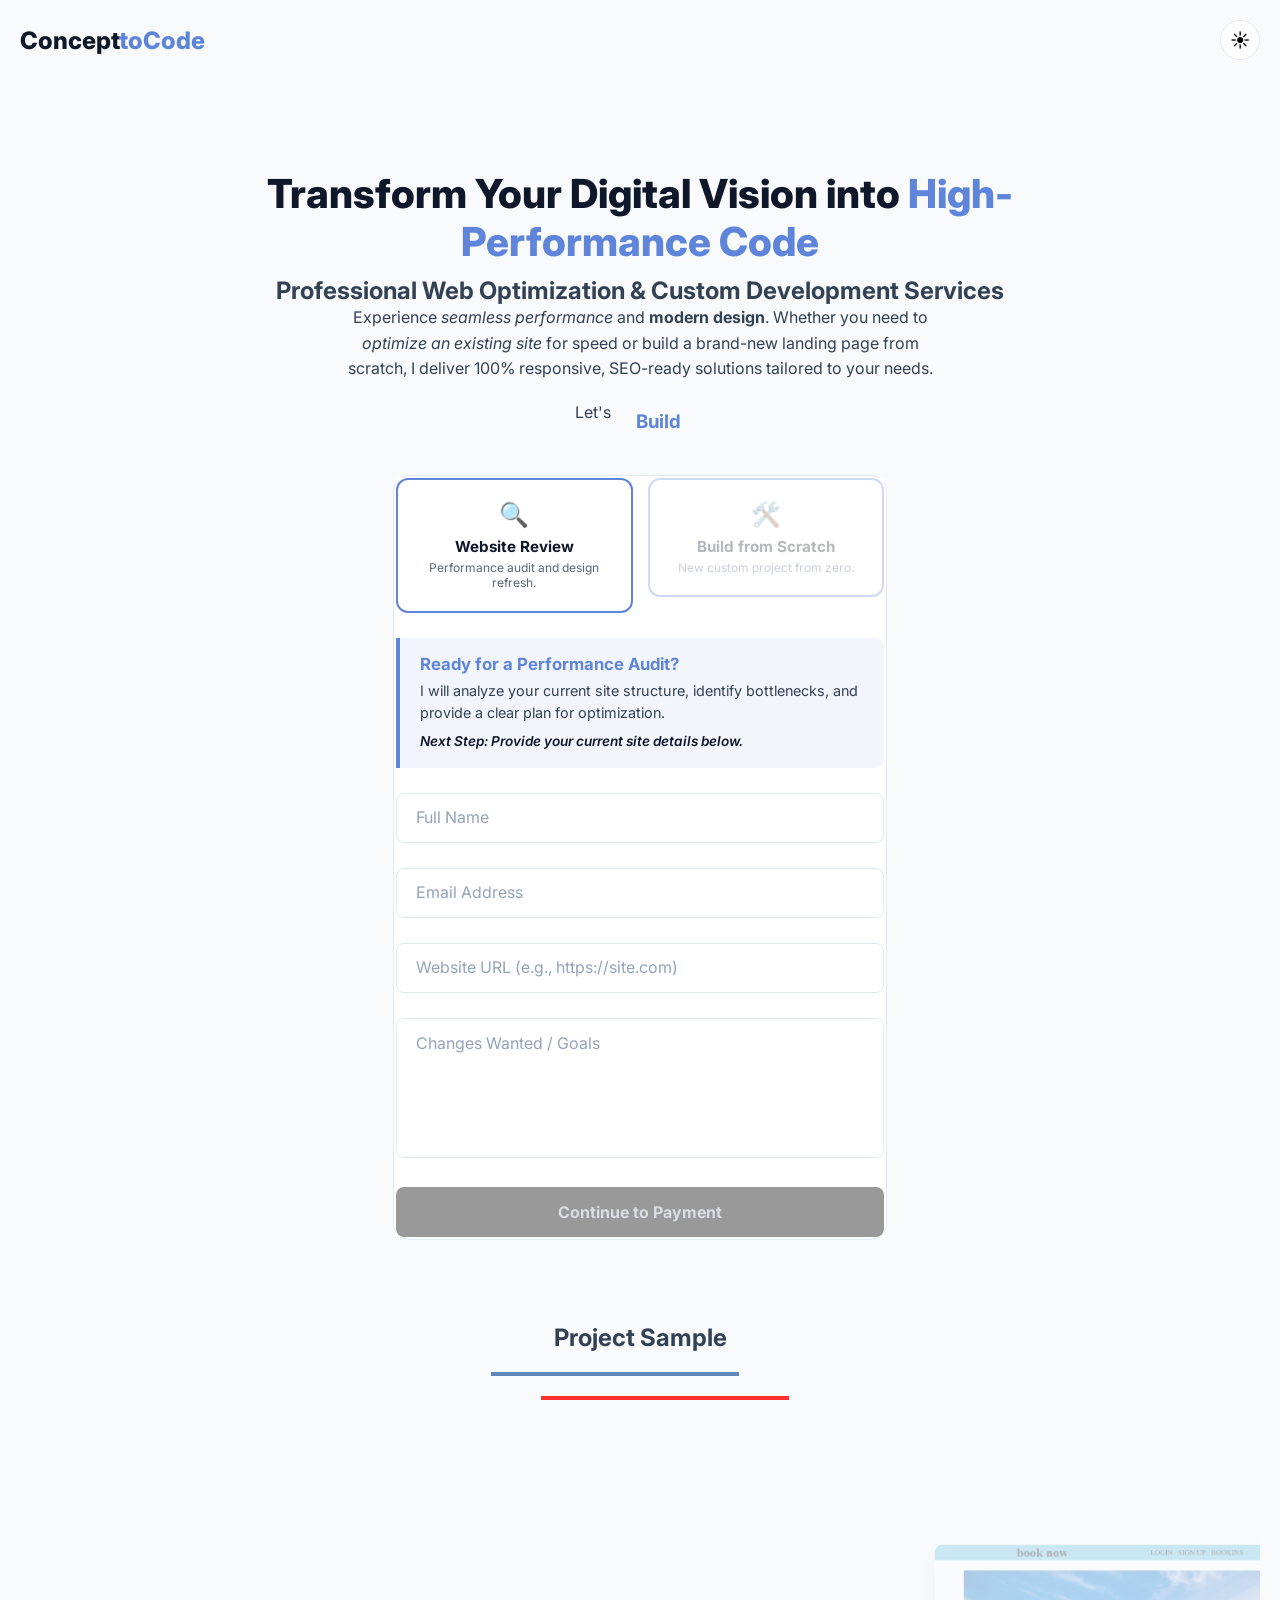
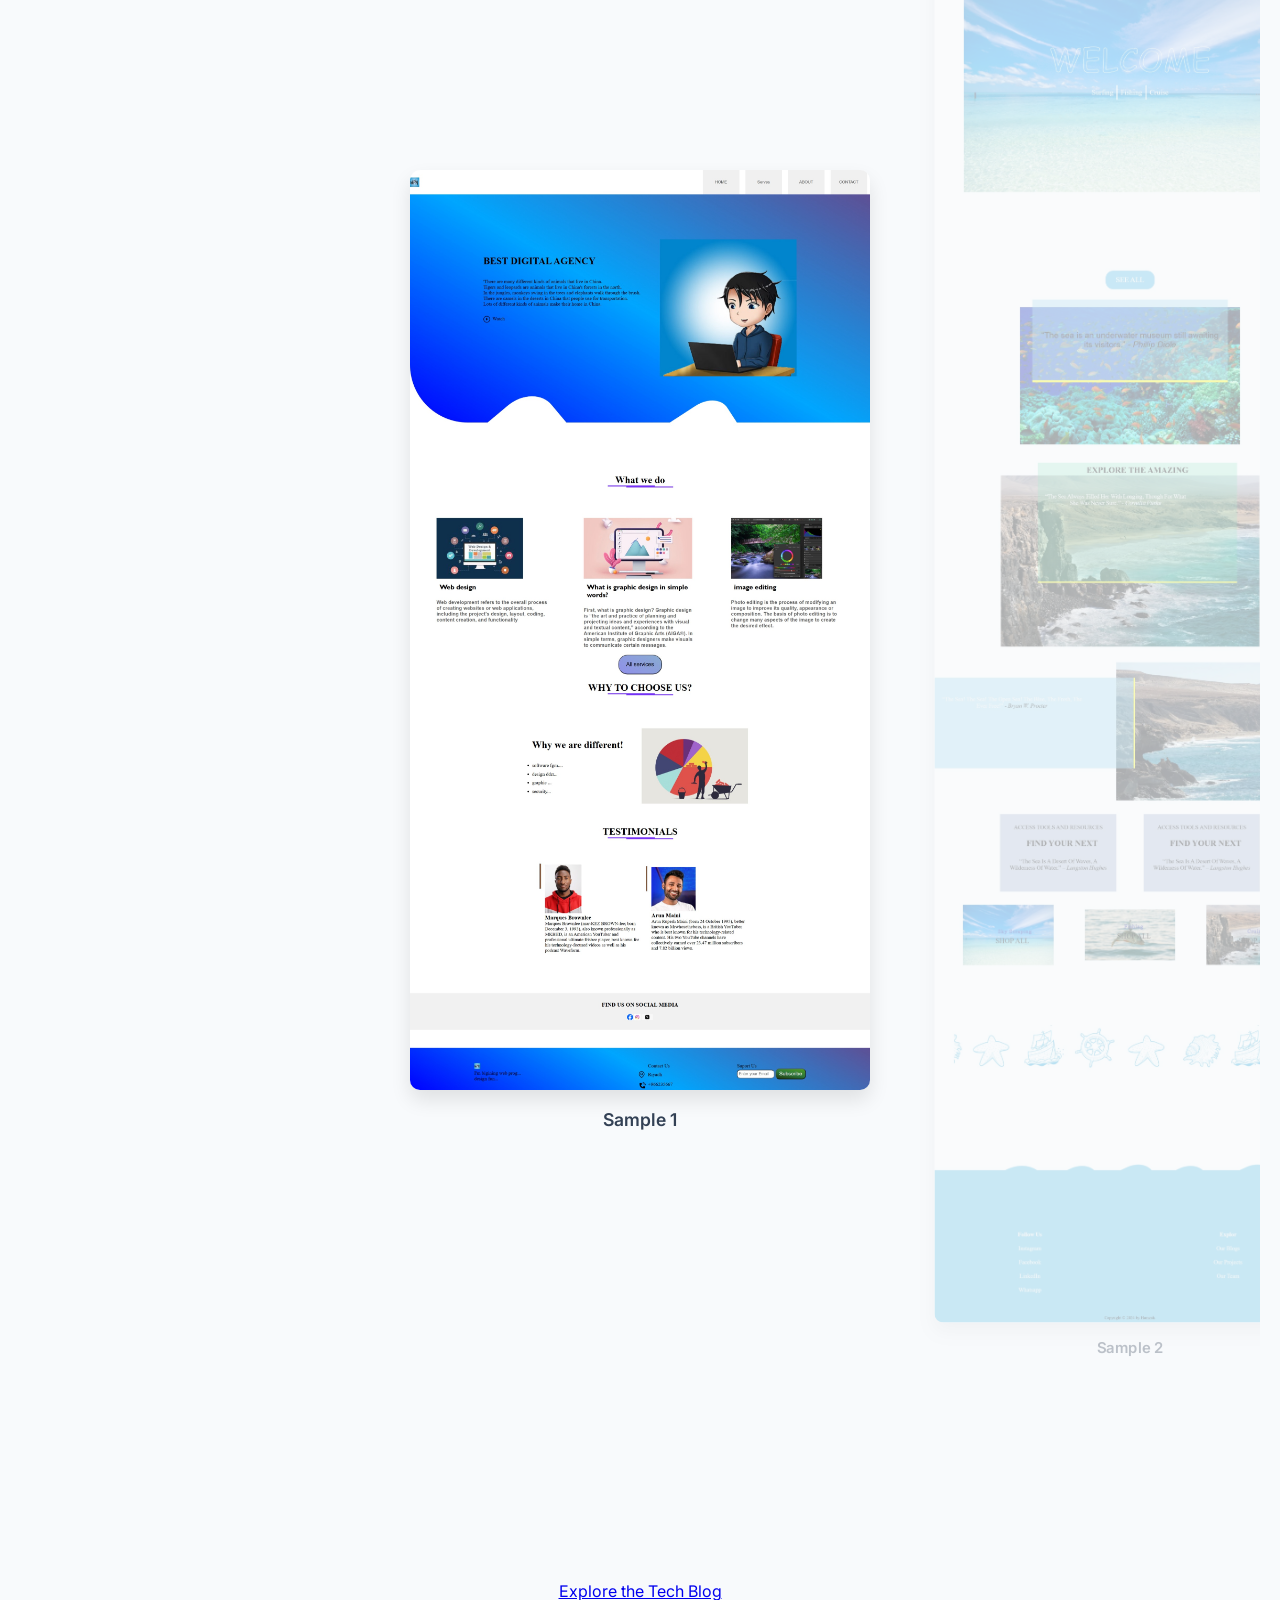
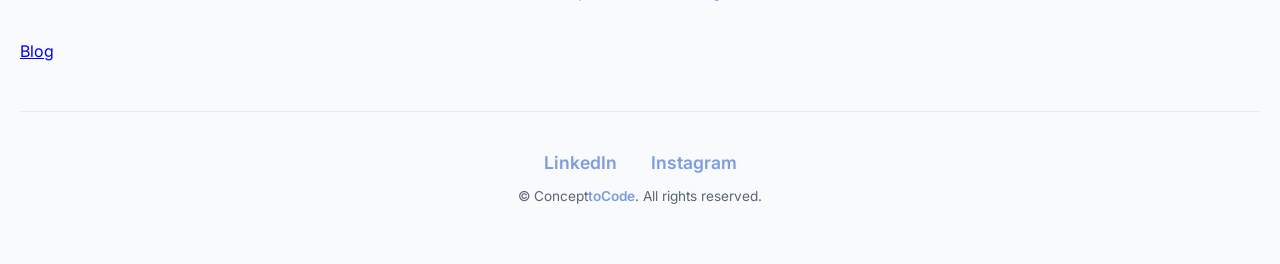
==== index.html @ 2f1409b3 "Update index.html different style for link" ====
<!DOCTYPE html>
<html lang="en">

<head>
    <meta charset="UTF-8">
    <meta name="viewport" content="width=device-width, initial-scale=1.0">
    <title>Concept to Code | Web Performance & Development</title>
    
    <meta name="description" content="Professional web optimization and development services. Improve your HTML, CSS, and WordPress site performance.">
    <link rel="canonical" href="https://concept-to-code.onrender.com/">
    <meta name="google-site-verification" content="UwuhJ7MIzwfPzLMjFxO9iUl059d6YnelJ4u1yzM6uP0" />

    <meta property="og:type" content="website">
    <meta property="og:url" content="https://ctocweb.com/">
    <meta property="og:title" content="Concept to Code | Web Performance & Development">
    <meta property="og:description" content="Expert web optimization and custom development services to boost your site speed and user experience.">
    <meta property="og:image" content="https://ctocweb.com/tab-icon.png">
    
    <link rel="icon" type="image/png" href="tab-icon.png">
    <link rel="apple-touch-icon" href="tab-icon.png">
    <link href="https://fonts.googleapis.com/css2?family=Inter:wght@400;600;800&family=IBM+Plex+Sans+Arabic:wght@400;600;700&display=swap" rel="stylesheet">
    
    <link rel="stylesheet" href="styles.css">
    <script src="script.js" defer></script>
</head>
<body>

<nav>
    <div class="logo">Concept<span>toCode</span></div>
    
    <div class="nav-right">
        <div class="theme" id="theme-track-container">
            <button id="theme-icon-btn">☀️</button>
        </div>
    </div>
</nav>

<header class="welcome-section">
    <p class="abt" lang="ar" dir="rtl">بِسْمِ اللهِ الرَّحْمٰنِ الرَّحِيْمِ</h2>
    <h1>Transform Your Digital Vision into <span>High-Performance Code</span></h1>
    <h2>Professional Web Optimization & Custom Development Services</h2>
    <p>
        Experience <i>seamless performance</i> and <b>modern design</b>. Whether you need to <em>optimize an existing site</em> for speed or build a brand-new landing page from scratch, I deliver 100% responsive, SEO-ready solutions tailored to your needs. <br>
    </p>
    <span class="ss">Let's
        <span class="alter">
            <h3>build</h3>
            <h3>create</h3>
            <h3>innovate</h3>
        </span>
    </span>
</header>

<div class="form-wrapper">
    <div class="effect"></div>
<section class="form-container">
    <form id="mainForm" action="https://api.web3forms.com/submit" method="POST">
    <input type="hidden" name="access_key" value="347c16f5-f06c-457a-ad36-ebbf8584022c">

    <div id="step-1">
        <div id="phase-1-content">
            
            <div class="project-type-selection">
                <label class="type-card">
                    <input type="radio" name="projectType" value="review" checked onchange="togglePhase1Fields()">
                    <div class="card-content">
                         <span class="icon">🔍</span>
                        <h3>Website Review</h3> 
                        <p>Performance audit and design refresh.</p>
                    </div>
                </label>
                <label class="type-card">
                    <input type="radio" name="projectType" value="scratch" onchange="togglePhase1Fields()">
                    <div class="card-content">
                        <span class="icon">🛠️</span>
                        <h3>Build from Scratch</h3>
                        <p>New custom project from zero.</p>
                    </div>
                </label>
            </div>

            <div id="selection-message-container" class="selection-message hidden">
                <h4 id="selection-header"></h4>
                <p id="selection-body"></p>
                <p class="selection-cta" id="selection-cta"></p>
            </div>

            <div class="input-group">
                <input type="text" id="client-name" name="Client Name" class="input-field" placeholder=" " required oninput="validatePhase1()">
                <label>Full Name</label>
            </div>

            <div class="input-group">
                <input type="email" id="client-email" name="Email" class="input-field" placeholder=" " required oninput="validatePhase1()">
                <label>Email Address</label>
                <div class="email-btn-container">
                    <button type="button" class="quick-email-btn" onclick="appendEmailDomain('@gmail.com')">@gmail.com</button>
                    <button type="button" class="quick-email-btn" onclick="appendEmailDomain('@')">@</button>
                    <button type="button" class="quick-email-btn" onclick="appendEmailDomain('.com')">.com</button>
                </div>
            </div>

            <div id="fields-review">
                <div class="input-group">
                    <input type="url" id="current-url" name="Current_Website" class="input-field" placeholder=" " oninput="validatePhase1()">
                    <label>Website URL (e.g., https://site.com)</label>
                </div> 
                <div class="input-group">
                    <textarea id="changes-wanted" name="Changes_Wanted" class="input-field" placeholder=" " oninput="validatePhase1()"></textarea>
                    <label>Changes Wanted / Goals</label>
                </div>
            </div>

            <div id="fields-scratch" class="hidden">
                <div class="input-group">
                    <textarea id="project-details" name="Project_Details" class="input-field" placeholder=" " oninput="validatePhase1()"></textarea>
                    <label>Project Details / Industry</label>
                </div>
                <p class="text">
                    *Custom development pricing plans will be shown on the next step.
                </p>
            </div>

            <div id="next-btn-container" style="display: flex; justify-content: center; margin-top: 10px;">
                <button type="button" id="next-btn" class="btn-main" disabled onclick="expandForm()">
                    Continue to Payment
                </button>
            </div>

        </div> 
    </div>
    
    <div id="step-2" class="hidden">
        <div class="payment-tabs">
            <div id="tab-paypal" class="pay-tab active" onclick="switchPaymentMethod('paypal')">PayPal (Global)</div>
            <div id="tab-upi" class="pay-tab" onclick="switchPaymentMethod('upi')">UPI (India Only)</div>
        </div>

        <div class="input-group">
            <input type="text" id="discount-code" name="Discount_Code" class="input-field" placeholder=" " oninput="applyDiscount()">
            <label>Discount Code (Optional)</label>
        </div>

        <div id="flow-paypal">
            <div class="price-display">
                <span class="final-price" id="final-price-pp">$0</span>
            </div>
            <div class="input-group">
                <select id="package-paypal" name="Selected_Package_USD" class="input-field" onchange="applyDiscount(); validatePayPal();">
                    <option value="" disabled selected>Select Package</option>
                    <option value="45-html">HTML & CSS Speed Audit</option>
                    <option value="25-wp">WordPress Speed Audit</option>
					<option value="100">P2P Developer Review</option>
                </select>
                <label>Select Package</label>
            </div>
            <div id="improve-message-pp" class="improvement-text"></div>
            <button type="button" id="paypal-submit" class="btn-main paypal-yellow" disabled onclick="payWithPayPal()">Pay with PayPal</button>
        </div>

        <div id="flow-upi" class="hidden">
            <div class="price-display">
                <span class="final-price" id="final-price-upi">₹0</span>
            </div>
            <div class="input-group">
                <select id="package-upi" name="Selected_Package_INR" class="input-field" onchange="applyDiscount(); validateUPI();">
                    <option value="" disabled selected>Select Package</option>
                    <option value="2000-html">HTML & CSS Speed Audit (₹2000)</option>
                    <option value="2000-wp">WordPress Speed Audit (₹2000)</option>
                    <option value="8000">P2P Developer Review <!--(₹8000)--></option>
                </select>
                <label>Select Package</label>
            </div>
            <div id="improve-message" class="improvement-text"></div>
            
            <div class="qr-container">
                <div class="qr-frame">
                    <img src="googlepay_qr.png" alt="UPI QR Code" id="display-qr">
                </div>
                <p class="qr-text" style="text-align: center; margin-bottom: 10px; font-weight: 600;">Scan to pay with any UPI App</p>
                <div class="upi-copy-container" onclick="copyUPI()">
                    <span id="upi-id">hkamili97@okhdfcbank</span>
                    <span class="copy-hint">Copy ID</span>
                </div>
            </div>

            <div class="input-group">
                <input type="number" id="ref-number" name="UPI_Ref" class="input-field" placeholder=" " oninput="validateUPI()">
                <label>12-digit Transaction Ref Number</label>
            </div>
      
            <div style="padding: 15px; background: rgba(95, 133, 219, 0.1); border-radius: 8px; margin-bottom: 20px;">
                <p style="font-size: 0.85rem; color: var(--text);">
                    <strong style="color: var(--primary);">Note:</strong> Please enter the 12-digit reference number from your bank app to enable the confirmation button.
                </p>
            </div>
            
            <button type="button" id="upi-submit" class="btn-main" disabled onclick="submitFinalForm()">Confirm Payment</button>
        </div> 
        
        <button type="button" class="btn-cancel" onclick="cancelCheckout()">✖ Edit Project Details</button>
</div>
    </div>
</form>
</div>

<section class="portfolio" id="portfolio-container">
    <h1>Project Sample</h1>
    <hr style="border: 2px solid #5F85bd; width: 20%; margin-left: 38%">
	<hr style="border: 2px solid #ff3030; width: 20%; margin-top: 20px;  margin-left: 42%; margin-bottom: 20px;">
    <div class="slider-track" id="slider-track">
        <div class="pcard">
            <img src="sample 1.jpeg" alt="Website 1">
            <p>Sample 1</p>
        </div>

        <div class="pcard">
            <img src="sample 2.jpeg" alt="Website 2">
            <p>Sample 2</p>
        </div>
    </div>
</section>
</div>

<section style="text-align: center; margin: 40px 0;">
    <a href="techblog.html" class="blog-button">Explore the Tech Blog</a>
</section>

<section>
<a href="techblog"<h2>Blog
</h2></a>
</section>

<footer>
    <div style="margin-bottom: 15px;">
        <a href="https://www.linkedin.com/in/hamzah-kamili-44a550247" target="_blank" rel="noopener noreferrer" style="color: var(--primary); text-decoration: none; font-weight: 600; margin: 0 15px; font-size: 1.1rem;">LinkedIn</a>
        
        <a href="https://www.instagram.com/design_web.hk" target="_blank" rel="noopener noreferrer" style="color: var(--primary); text-decoration: none; font-weight: 600; margin: 0 15px; font-size: 1.1rem;">Instagram</a>
    </div>
    
    <p>&copy; <span id="year"></span> Concept<span>toCode</span>. All rights reserved.</p>
</footer>

</body>
</html>
---- styles.css ----
/* --- 1. CSS VARIABLES & RESET --- */
* { 
    margin: 0; 
    padding: 0; 
    box-sizing: border-box; 
    font-family: 'Inter', 'IBM Plex Sans Arabic', sans-serif; 
}

@font-face{
  font-family: montserret;
  src: url("https://fonts.shopifycdn.com/montserrat/montserrat_n4.1d581f6d4bf1a97f4cbc0b88b933bc136d38d178.woff2?h1=cmFjaGVscGFyY2VsbC5jb20&h2=dnNycGMuYWNjb3VudC5teXNob3BpZnkuY29t&hmac=7cc46c8ee6adbe5ee5f4787bd9cc1b1abf4cb460bddd7af35b91729c5c37bbf4") format("woff2"),
       url("https://fonts.shopifycdn.com/montserrat/montserrat_n4.cfce41a967758ce5a9b7d48daeb5b028fd977a9b.woff?h1=cmFjaGVscGFyY2VsbC5jb20&h2=dnNycGMuYWNjb3VudC5teXNob3BpZnkuY29t&hmac=55c403500f19975b0da570d286a8a23b83d0d4bed9b4a87359d7c6716edd7743") format("woff");
  src: url("https://www.cdnfonts.com/audrey.font");

}
:root {font-weight: 400;
  font-style: normal;
  font-display: swap;
  src: url("https://fonts.shopifycdn.com/montserrat/montserrat_n4.1d581f6d4bf1a97f4cbc0b88b933bc136d38d178.woff2?h1=cmFjaGVscGFyY2VsbC5jb20&h2=dnNycGMuYWNjb3VudC5teXNob3BpZnkuY29t&hmac=7cc46c8ee6adbe5ee5f4787bd9cc1b1abf4cb460bddd7af35b91729c5c37bbf4") format("woff2"),
       url("https://fonts.shopifycdn.com/montserrat/montserrat_n4.cfce41a967758ce5a9b7d48daeb5b028fd977a9b.woff?h1=cmFjaGVscGFyY2VsbC5jb20&h2=dnNycGMuYWNjb3VudC5teXNob3BpZnkuY29t&hmac=55c403500f19975b0da570d286a8a23b83d0d4bed9b4a87359d7c6716edd7743") format("woff");
  src: url("https://www.cdnfonts.com/audrey.font");
}

::selection {
    background: #90b8f8; /* Kept your primary selection color */
    color: #0f172a;
}

:root {
    --bg: #f8fafc;
    --card-bg: #ffffff;
    --text: #334155;
    --heading: #0f172a;
    --primary: #5f85db;
    --border: #e2e8f0;
    --input-bg: #ffffff;
}

.dark-mode {
    --bg: #1a1c1e;
    --card-bg: #26282b;
    --text: #cbd5e1;
    --heading: #ffffff;
    --primary: #90b8f8;
    --border: #3f444d;
    --input-bg: #1e2023; 
}

body {
    background-color: var(--bg);
    color: var(--text);
    transition: background 0.3s ease;
    display: flex;
    flex-direction: column;
    padding: 20px;
    min-height: 100vh;
}

/* --- 2. NAVIGATION --- */
nav { 
    width: 100%; 
    display: flex; 
    justify-content: space-between; 
    align-items: center; 
    margin-bottom: 40px; 
}

.logo { 
    font-weight: 800; 
    font-size: 1.5rem; 
    color: var(--heading); 
}

.logo span { 
    color: var(--primary); 
}

.theme button { 
    background: var(--card-bg); 
    border: 1px solid var(--border); 
    border-radius: 50%; 
    width: 40px; 
    height: 40px; 
    cursor: pointer; 
    font-size: 1.2rem; 
    display: flex; 
    align-items: center; 
    justify-content: center; 
    transition: all 0.2s ease;
}

.welcome-section {
    max-width: 800px;
    margin: 40px auto 20px;
    padding: 0 20px;
    text-align: center;
}

.welcome-section h1 {
    font-size: 2.5rem;
    font-weight: 800;
    color: var(--heading);
    margin-bottom: 10px;
    margin-top: 30px;
    line-height: 1.2;
}

.welcome-section h1 span {
    color: var(--primary);
}

.welcome-section .abt {
    display: none;
    font-size: 48px;
    font-weight: 700;
    color: var(--text);
    margin-bottom: 20px;
    opacity: 0.9;
}

@Media (max-width: 600px) {
.welcome-section .abt { font-size: 30px}

}
.welcome-section p {
    font-size: 1rem;
    line-height: 1.6;
    color: var(--text);
    max-width: 600px;
    margin: 0 auto;
}

.ss {
    height: 30px;
    display: flex;
    justify-content: center;
    margin: 20px auto;
    overflow: hidden;
}

.ss span h3 {
    color: var(--primary);
    padding: 3px;
}
.ss > .alter {
    text-transform: capitalize
    ;
    padding: 5px;
    animation: alter 6s infinite;
}


@keyframes alter { 
    0%   { transform: translateY(-10px);}
    16.67% { transform: translateY(-10px);/* Frame 1 */ }
    33.33% { transform: translateY(-10px);/* Frame 2 */ }
    50%    { transform: translateY(-37px);/* Frame 3 */ }
    66.67% { transform: translateY(-37px);/* Frame 4 */ }
    83.33% { transform: translateY(-70px);/* Frame 5 */ }
    93.33% { transform: translateY(-70px);/* Frame 5 */ }
    100%   { transform: translateY(-10px);/* Final state */ }
}

@Media (max-width: 600px) {
    .welcome-section h1 { font-size: 1.8rem; }
    .welcome-section h2 { font-size: 1rem; }
}

.effect { 
    position: absolute;
    top: 50%;
    left: 50%;
    width: 2000px;  /* Made huge to cover the expanding height of Step 2 */
    height: 2000px; /* Made huge to cover the corners */
    transform-origin: center; 
    /* Adjust the gradient colors to your liking */
    background: conic-gradient(from 0deg, transparent 70%, var(--primary) 100%);
    z-index: -1;
    animation: rotate 4s linear infinite;
    pointer-events: none;
    margin-top: -1000px; /* Half of height to center perfectly */
    margin-left: -1000px; /* Half of width to center perfectly */
    display: none;
}

@keyframes rotate {
    from { transform: rotate(0deg); }
    to { transform: rotate(360deg); }
}

/* --- 3. BACKGROUND EFFECTS --- */
.form-wrapper { 
    position: relative; 
    width: 100%; 
    max-width: 500px; 
    margin: 0 auto; 
    padding: 3px; 
    overflow: hidden; 
}


#step-1 {
    background-color: var(--card-bg);
}
/*.effect { 
    position: absolute;
    top: 50%;
    left: 50%;
    width: 32px; 
    height: 1000px; 
    transform-origin: center; 
    background: linear-gradient(rgba(95, 142, 225, 0.8) 32%, red 70%);
    z-index: -1;
    animation: rotate 5s linear infinite;
    pointer-events: none;
}

/* Ensure Step 2 inputs look white/active when visible */
#step-2 input, 
#step-2 select {
    background-color: var(--card-bg) !important;
    border-color: var(--border) !important;
}

/* Optional: Add a subtle glow to show Step 2 is active */
#step-2 {
    border: 1px solid var(--primary);
    box-shadow: 0 0 15px rgba(95, 133, 219, 0.1);
    border-radius: 12px;
    padding: 20px;
    margin-top: 20px;
}

@keyframes rotate {
    from { transform: translate(-50%, -50%) rotate(0deg); }
    to { transform: translate(-50%, -50%) rotate(360deg); }
}

/* --- 4. FORM CONTAINER --- */
.form-container {
    background-color: var(--card-bg); 
    padding: 2px;
    border-radius: 16px;
    border: 1px solid var(--border);
    position: relative;
    margin: 0 auto;
    z-index: 1;
}

.form{
    background-color: white;
}

.form-wrapper {
    height: fit-content;
}
/* --- 5. PROJECT SELECTION CARDS --- */
.project-type-selection { 
    display: grid; 
    grid-template-columns: 1fr 1fr; 
    gap: 15px; 
    margin-bottom: 25px; 
}

/* Styling for cards that are NOT selected */
.type-card input:not(:checked) + .card-content {
    background: var(--input-bg);
    border-color: var(--border);
    opacity: 0.3; /* Optional: makes inactive cards look 'faded' */
    transform: scale(1);
    box-shadow: none;
}

.type-card input[value="scratch"] + .card-content{
    border: var(--primary) 2px solid;
}

.type-card input[value="review"] + .card-content{
    border: var(--primary) 2px solid;

}

.type-card { cursor: pointer; }
.type-card input { display: none; }

.card-content { 
    background: var(--input-bg);
    padding: 20px 15px; 
    margin: auto;
    border: 2px solid var(--border); 
    border-radius: 12px; 
    text-align: center; 
    transition: all 0.2s ease; 
}

.card-content .icon { font-size: 1.5rem; display: block; margin-bottom: 8px; }
.card-content h3 { font-size: 0.95rem; color: var(--heading); margin-bottom: 4px; }
.card-content p { font-size: 0.75rem; opacity: 0.8; line-height: 1.3; }

/* --- 6. FLOATING LABELS & INPUTS --- */
.input-group { 
    position: relative; 
    margin-bottom: 25px; 
}

.input-field { 
    width: 100%; 
    padding: 14px 15px; 
    background: var(--input-bg); 
    border: 1px solid var(--border); 
    border-radius: 8px; 
    color: var(--heading); 
    outline: none; 
    font-size: 1rem; 
    transition: all 0.3s ease; 
}

.input-field:focus { 
    border-color: var(--primary); 
}

/* Remove Number Input Spinners */
input::-webkit-outer-spin-button,
input::-webkit-inner-spin-button {
    -webkit-appearance: none;
    margin: 0;
}
input[type=number] {
    -moz-appearance: textfield;
}

/* Base label state perfectly centered */
.input-group label { 
    position: absolute; 
    left: 15px; 
    top: 24px; 
    transform: translateY(-50%); 
    color: #94a3b8; 
    pointer-events: none; 
    transition: all 0.2s ease; 
    background: var(--input-bg); 
    padding: 0 5px; 
    font-size: 1rem;
}

/* Floating label active state */
.input-field:focus + label, 
.input-field:not(:placeholder-shown) + label { 
    top: 0 !important; 
    font-size: 0.75rem; 
    color: var(--primary); 
    font-weight: 700; 
    transform: translateY(-50%);
}

/* Textarea specifics */
textarea.input-field { 
    min-height: 140px; 
    padding-top: 18px; 
    resize: none; 
}

textarea.input-field + label {
    top: 25px; 
}

textarea.input-field:focus + label, 
textarea.input-field:not(:placeholder-shown) + label {
    top: 0 !important;
}

/* Quick Email Buttons */
.email-btn-container {
    display: none;
    gap: 8px;
    margin-top: 8px; 
}

.quick-email-btn {
    background: var(--card-bg);
    border: 1px solid var(--border);
    color: var(--text);
    padding: 6px 12px;
    border-radius: 6px;
    font-size: 0.75rem;
    font-weight: 600;
    cursor: pointer;
    transition: all 0.2s ease;
}

.quick-email-btn:hover {
    background: rgba(144, 184, 248, 0.1);
    border-color: var(--primary);
    color: var(--primary);
}

/* --- 7. BUTTONS --- */
.btn-main { 
    width: 100%; 
    padding: 15px; 
    background: var(--primary); 
    color: #fff; 
    border: none; 
    border-radius: 8px; 
    font-weight: 700; 
    cursor: pointer; 
    font-size: 1rem;
    transition: all 0.2s ease;
}

.btn-main:hover { opacity: 0.9; transform: translateY(-1px); }

.btn-cancel { 
    background: none; 
    border: none; 
    color: var(--text); 
    width: 100%; 
    margin-top: 15px; 
    cursor: pointer; 
    font-size: 0.9rem; 
    opacity: 0.7;
    display: none !important;
}

.hidden { display: none !important; }

.disabled-btn {
    opacity: 0.5;
    cursor: not-allowed;
    filter: grayscale(1);
}

/* --- 8. PAYMENT & PREVIEW SECTION --- */
#payment-section {
    animation: expandFade 0.4s ease-out forwards;
    border-top: 1px solid var(--border);
    margin-top: 25px;
    padding-top: 25px;
}

@keyframes expandFade {
    from { opacity: 0; transform: translateY(-10px); }
    to { opacity: 1; transform: translateY(0); }
}

.price-display {
    text-align: center;
    margin-bottom: 20px;
}

.old-price {
    text-decoration: line-through;
    color: #94a3b8;
    font-size: 1.1rem;
    margin-bottom: -5px;
    display: block;
}

.final-price {
    margin-top: 20px;
    font-size: 2.5rem;
    font-weight: 800;
    color: var(--primary);
    display: block;
}

.discount-status {
    font-size: 0.8rem;
    margin-top: -15px;
    margin-bottom: 15px;
    height: 12px;
    font-weight: 600;
}

#discount-msg {
    font-size: 0.85rem;
    min-height: 1.2rem;
}
/* --- Dynamic Selection Message --- */
.selection-message {
    background: rgba(95, 133, 219, 0.08); 
    border-left: 4px solid var(--primary);
    padding: 16px 20px;
    margin-bottom: 25px;
    border-radius: 0 8px 8px 0;
    animation: fadeIn 0.3s ease-out; 
}

.selection-message h4 {
    color: var(--primary);
    font-size: 1.05rem;
    margin-bottom: 6px;
    font-weight: 700;
}

.selection-message p {
    font-size: 0.9rem;
    color: var(--text);
    line-height: 1.5;
    margin-bottom: 8px;
}

.selection-message .selection-cta {
    font-weight: 600;
    font-size: 0.85rem;
    color: var(--heading);
    margin-bottom: 0;
    font-style: italic;
}

@keyframes fadeIn {
    from { opacity: 0; transform: translateY(-8px); }
    to { opacity: 1; transform: translateY(0); }
}
.payment-tabs { 
    display: flex; 
    gap: 10px; 
    margin: 25px 0; 
}

.pay-tab { 
    flex: 1; 
    text-align: center; 
    padding: 12px; 
    border: 1px solid var(--border); 
    border-radius: 8px; 
    cursor: pointer; 
    font-weight: 600; 
    background: var(--input-bg);
    transition: 0.3s;
}

.pay-tab.active { 
    border-color: var(--primary); 
    color: var(--primary); 
    background: rgba(144, 184, 248, 0.1); 
}

.qr-frame {
    background-color: var(--card-bg); 
    display: flex;
    margin: 10px auto; 
    padding: 10px;
    border-radius: 8px;
}

.qr-frame img {
    height: 240px; 
    margin: 10px auto;
}

/* Consolidated UPI Copy Box */
.upi-copy-container {
    cursor: pointer;
    display: flex;
    justify-content: space-between;
    align-items: center;
    background: var(--input-bg); 
    padding: 14px 15px;
    border: 1px dashed var(--primary); 
    border-radius: 8px;
    margin: 15px auto;
    transition: all 0.2s ease;
}

.upi-copy-container:hover {
    background: rgba(144, 184, 248, 0.05);
    border-style: solid;
}

.upi-copy-container:active {
    transform: scale(0.98);
}

#upi-id {
    display: flex;
    justify-content: center;
    font-family: 'Inter', monospace;
    font-weight: 600;
    color: var(--heading);
    font-size: 0.9rem;
}

.copy-hint {
    font-size: 0.7rem;
    background: var(--primary);
    color: white;
    padding: 4px 10px;
    border-radius: 6px;
    font-weight: 700;
    text-transform: uppercase;
    transition: background 0.3s ease;
}

.improvement-text {
    display: none;
    margin-bottom: 20px;
    font-size: 0.85rem;
    color: var(--primary);
    text-align: center;
    background: rgba(144, 184, 248, 0.1);
    padding: 30px;
    border-left: 5px solid var(--primary);
    border-radius: 8px;
    border: 1px solid var(--border);
    line-height: 1.4;
}

/* Cleaned up PayPal button */
.paypal-yellow {
    background: #ffc439 !important;
    color: #003087 !important;
    border: none !important;
    font-weight: 800 !important;
    font-size: 1.1rem;
    display: flex;
    align-items: center;
    justify-content: center;
    gap: 8px;
    margin-top: 10px;
}

.paypal-yellow:hover {
    background: #f2ba36 !important;
}

/* Grayish / Disabled state for Step 1 */
.step-disabled {
    filter: grayscale(100%);
    opacity: 0.6;
    pointer-events: none; /* Disables all clicks and typing */
    user-select: none;
    cursor: not-allowed;
    transition: all 0.4s ease;
}

.step-disabled input, 
.step-disabled select, 
.step-disabled textarea {
    background-color: var(--bg) !important;
    border-color: var(--border) !important;
}

/* The main window the user looks through */
.portfolio {
    width: 100%;
    overflow: hidden; /* Hides the cards that spill off the screen */
    position: relative;
    padding: 60px 0; 
}


.portfolio h1{
    margin: 20px auto;
    text-align: center;
    color: var(--text);
}
/* The long track that actually moves side to side */
.slider-track {
    display: flex;
    align-items: center;
    gap: 30px; /* Space between cards */
    width: max-content; /* Allows track to be as wide as all cards combined */
    transition: transform 0.6s cubic-bezier(0.25, 1, 0.5, 1); /* Smoother sliding animation */
}

/* Individual Cards */
.pcard {
    position: relative;
    width: 460px; /* Fixed width */
    flex-shrink: 0; /* Prevents flexbox from squishing the cards */
    opacity: 0.3; 
    transform: scale(0.85); 
    transition: opacity 0.6s ease, transform 0.6s ease;
    text-align: center;
}

/* The Highlighted Center Card */
.pcard.active {
    opacity: 1;
    transform: scale(1);
    z-index: 2;
}

.pcard img {
    width: 100%;
    border-radius: 10px;
    box-shadow: 0 10px 20px rgba(0,0,0,0.1); /* Adds depth to match a premium look */
}

.pcard p {
    margin-top: 15px;
    font-weight: 600;
    font-size: 1.1rem;
}


footer {
    text-align: center;
    padding: 40px 20px;
    margin-top: 50px;
    border-top: 1px solid var(--border);
    color: var(--text);
    font-size: 0.85rem;
    opacity: 0.8;
}

footer span {
    color: var(--primary);
    font-weight: 600;
}

/* Essential Visibility & State Rules */
.hidden {
    display: none !important;
}

/* Fix for disabled buttons */
.btn-main:disabled {
    background: gray !important;
    color: #d1d5db !important; /* light gray text */
    cursor: not-allowed;
    filter: none; /* Removing grayscale so the gray background pops cleanly */
    opacity: 0.8;
}


.text {
    margin: 15px 0;
    font-size: 0.85rem;
    color: var(--primary);
    text-align: center;
    background: rgba(144, 184, 248, 0.1);
    padding: 15px;
    border-left: 5px solid var(--primary);
    border-radius: 8px;
    line-height: 1.4;
}
.improvement-text {
    display: none; /* Hidden by default, shown via JS */
    margin: 15px 0;
    font-size: 0.85rem;
    color: var(--primary);
    text-align: center;
    background: rgba(144, 184, 248, 0.1);
    padding: 15px;
    border-left: 5px solid var(--primary);
    border-radius: 8px;
    line-height: 1.4;
}

/* Add/Replace this in your styles.css */
.btn-cancel { 
    background: rgba(218, 48, 48, 0.78); 
    border: 2px solid red;
    color: var(--text); 
    width: 100%; 
    margin-top: 15px; 
    cursor: pointer; 
    font-size: 0.9rem; 
    opacity: 0.7;
    padding: 10px;
    transition: opacity 0.2s;
    display: block !important; /* Ensures it overrides the 'none' rule */
}

.btn-cancel:hover {
    opacity: 1;
    text-decoration: underline;
}
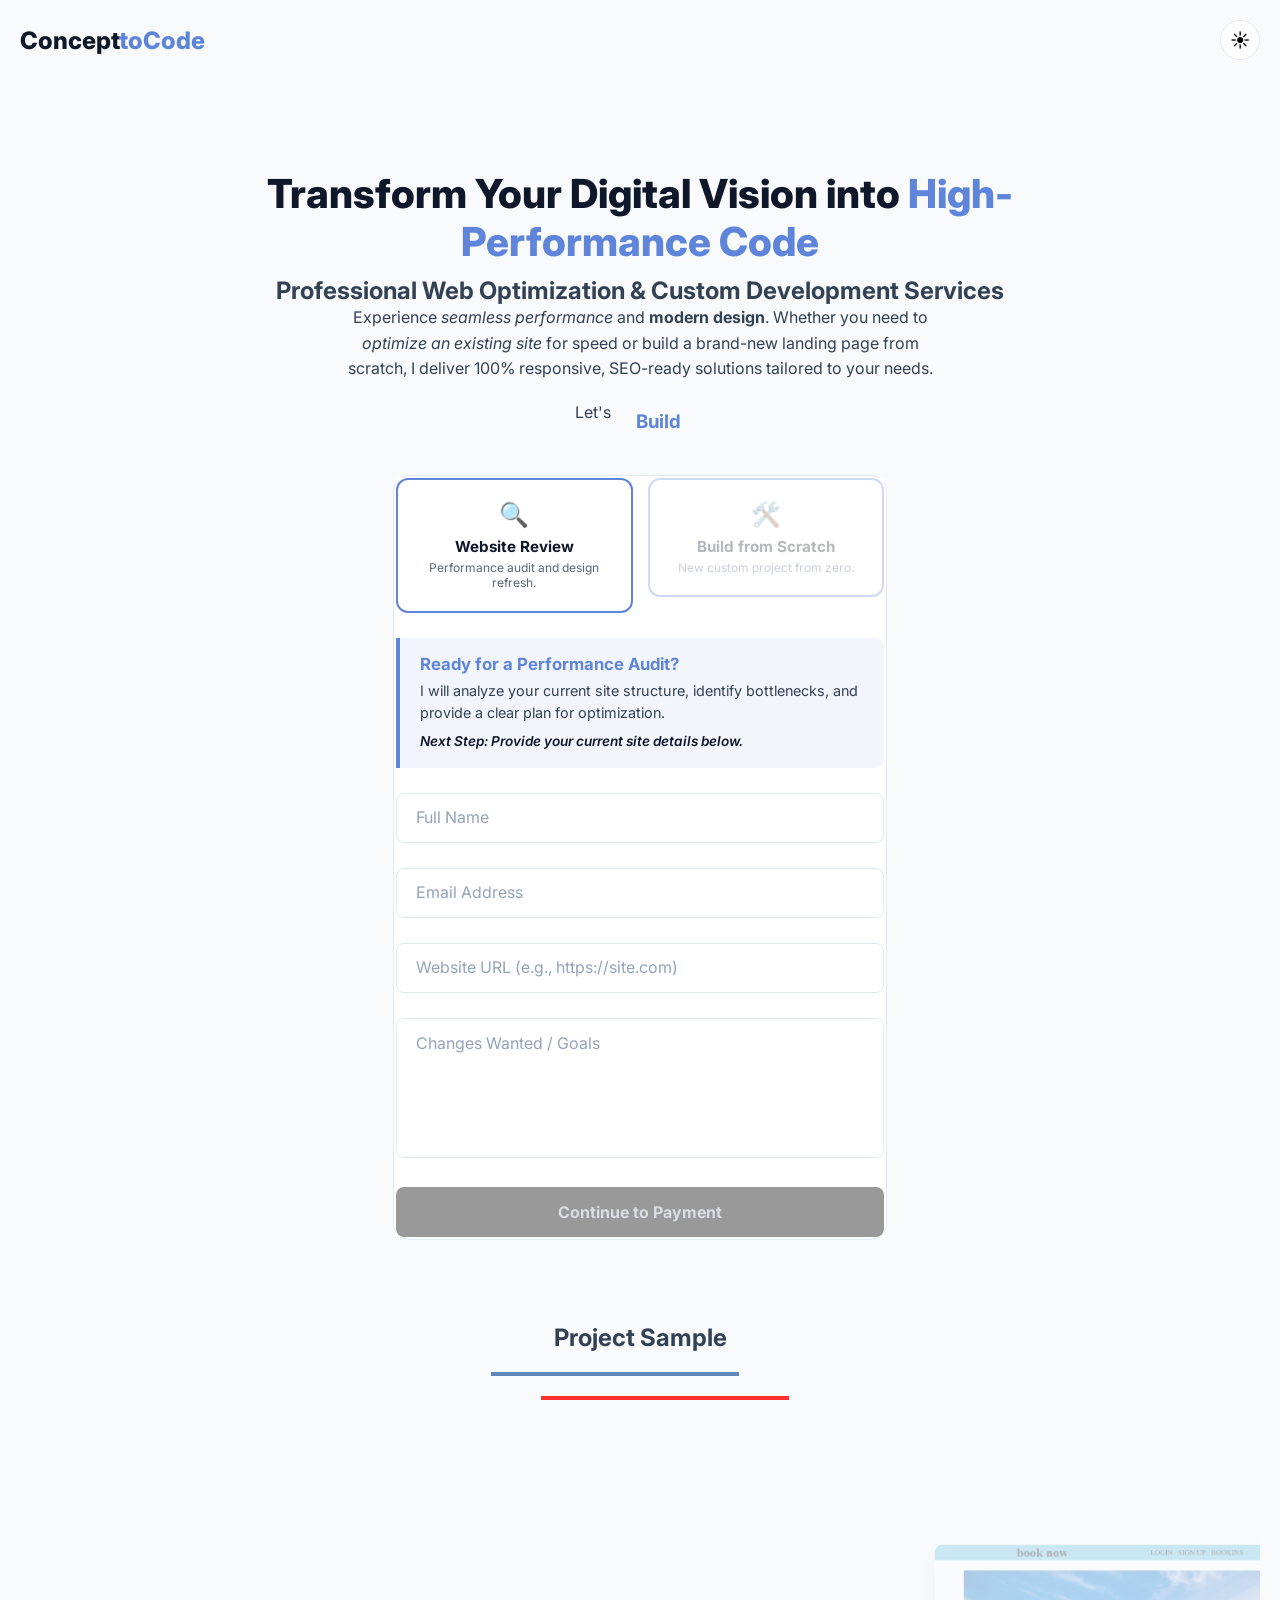
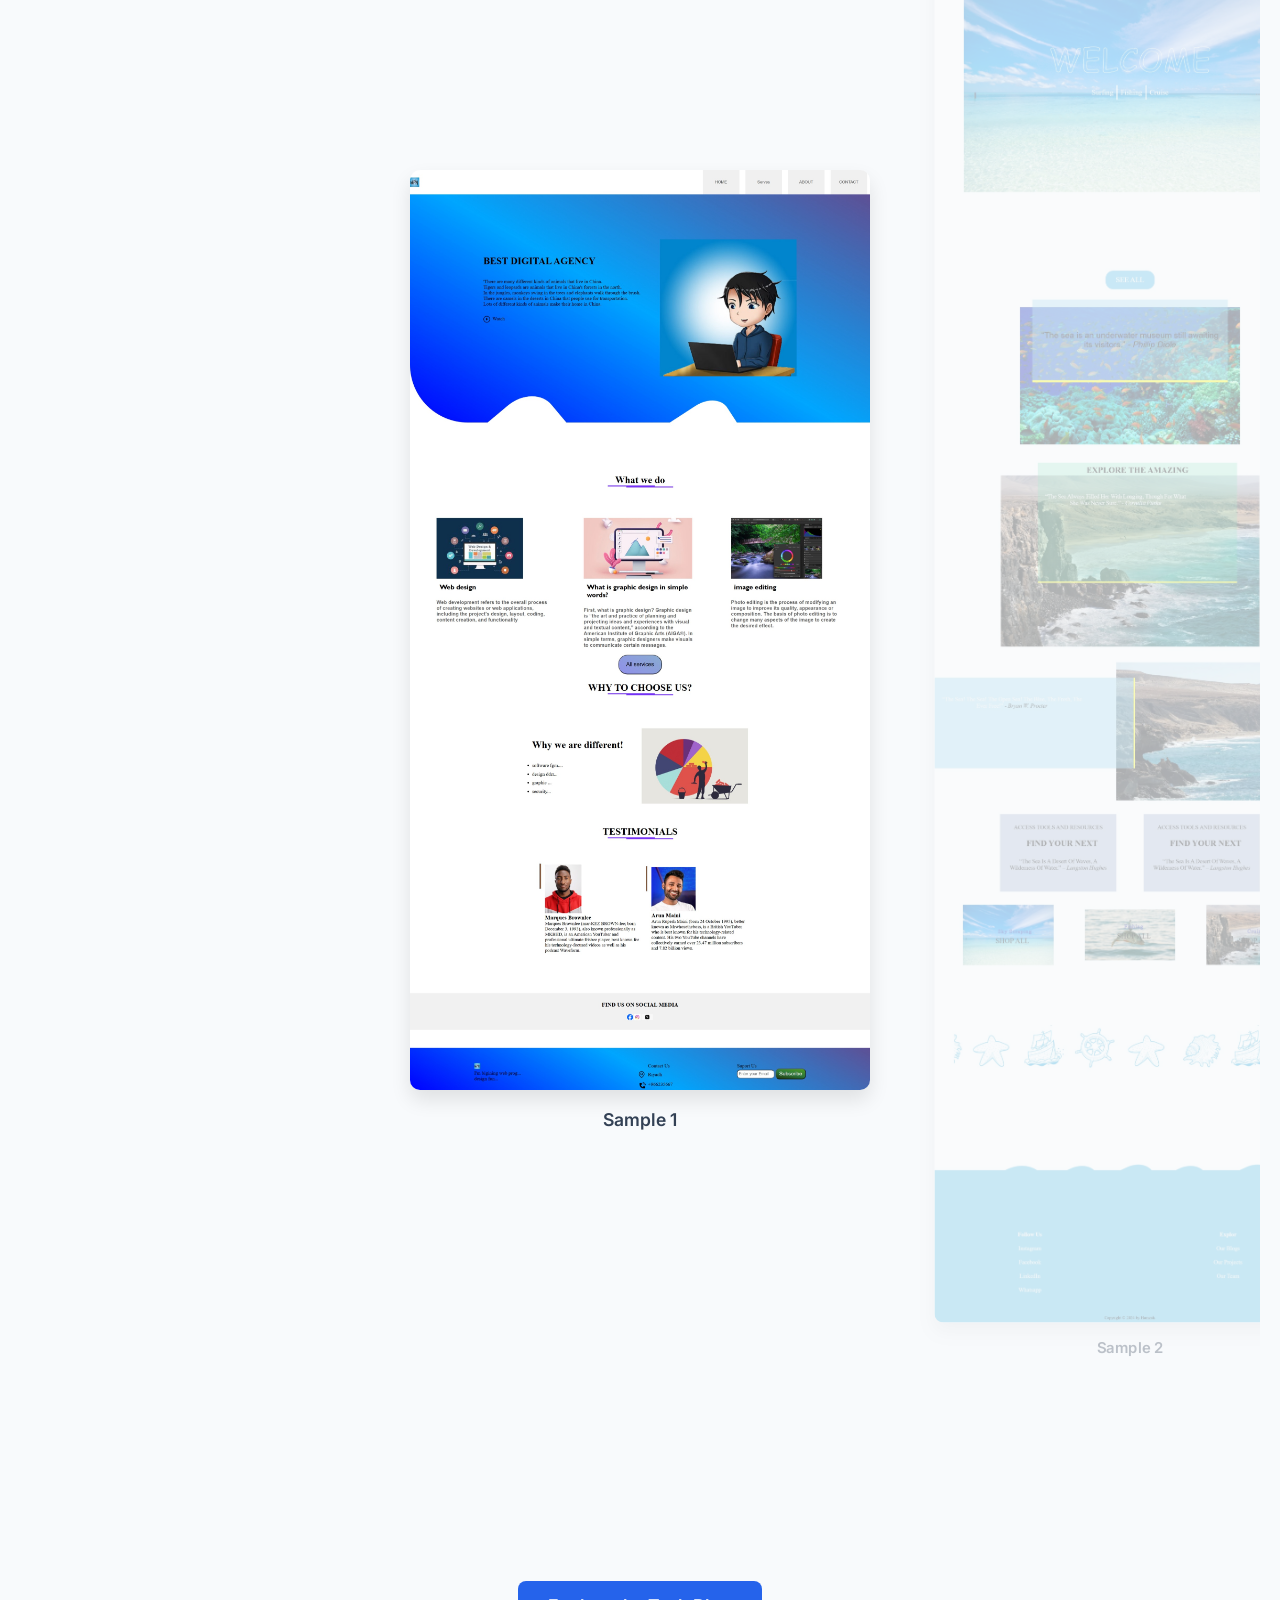
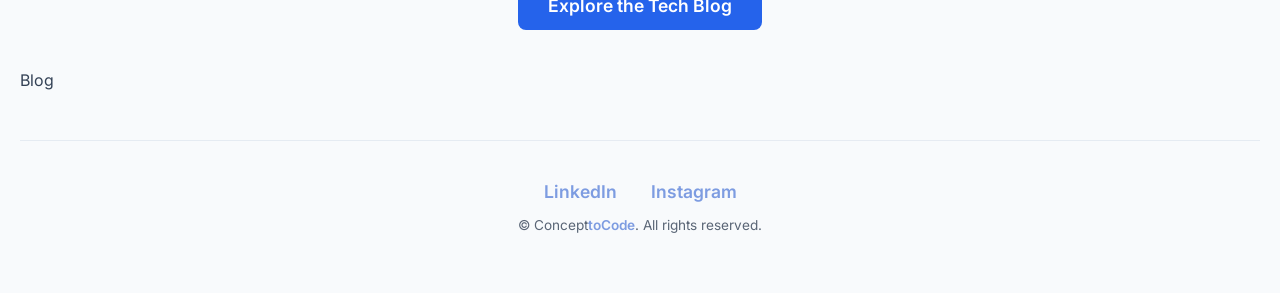
==== commit 8bba3647: "Update index.html" ====
--- a/index.html
+++ b/index.html
@@ -226,7 +226,7 @@
     <a href="techblog.html" class="blog-button">Explore the Tech Blog</a>
 </section>
 
-<section>
+<section class="temp>
 <a href="techblog"<h2>Blog
 </h2></a>
 </section>
--- a/styles.css
+++ b/styles.css
@@ -768,3 +768,33 @@
     opacity: 1;
     text-decoration: underline;
 }
+
+.blog-button {
+    display: inline-block;
+    background-color: #2563EB; /* Royal blue */
+    color: #ffffff;
+    padding: 12px 28px;
+    border-radius: 8px;
+    text-decoration: none;
+    font-weight: 600;
+    font-size: 1.1rem;
+    transition: all 0.3s ease;
+    border: 2px solid transparent;
+}
+
+.blog-button:hover {
+    transform: translateY(-2px);
+    box-shadow: 0 4px 12px rgba(37, 99, 235, 0.25);
+}
+
+/* Dark mode adjustment */
+@media (prefers-color-scheme: dark) {
+    .blog-button {
+        background-color: transparent;
+        color: yellow;
+        border-color: yellow;
+    }
+    .blog-button:hover {
+        background-color: rgba(255, 255, 0, 0.1);
+    }
+}
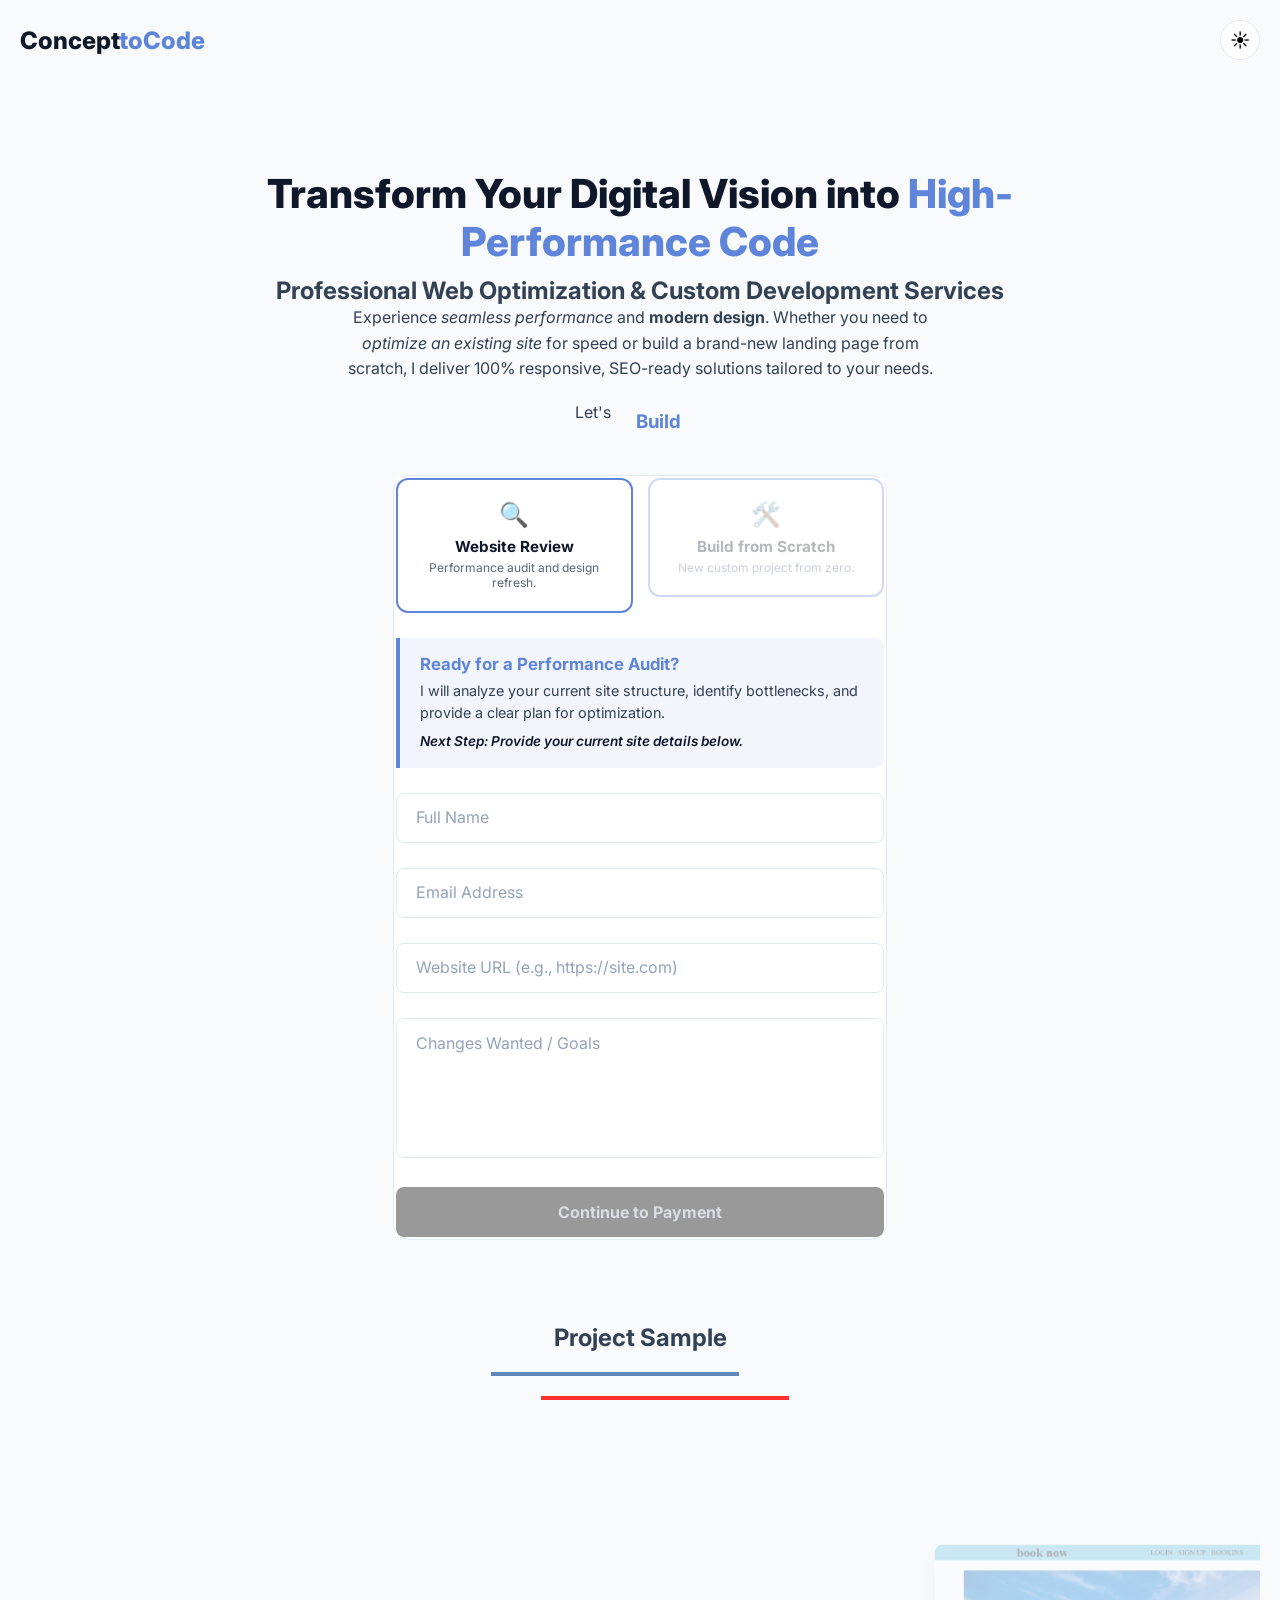
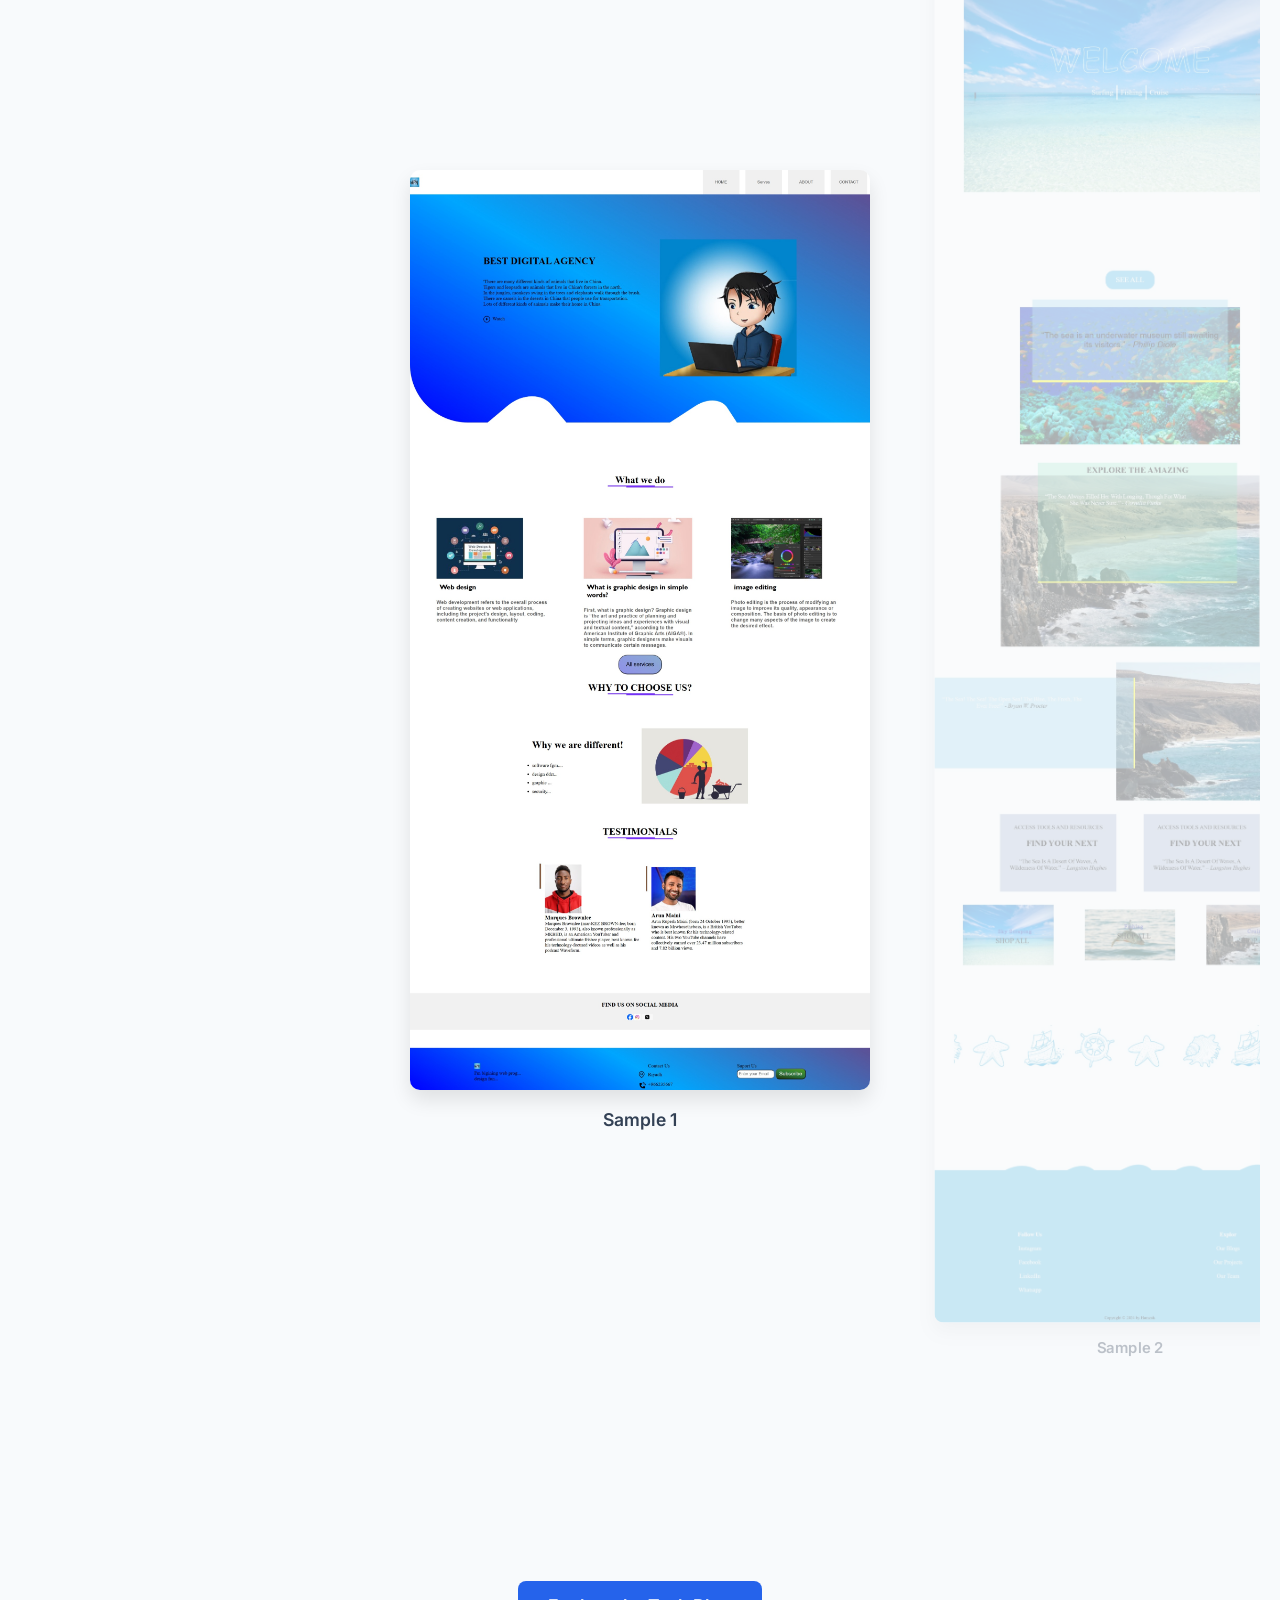
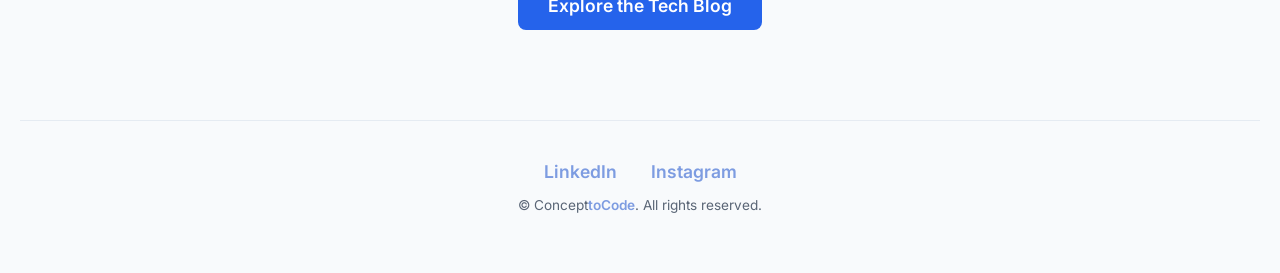
==== commit d16e0ac9: "Update index.html" ====
--- a/index.html
+++ b/index.html
@@ -226,7 +226,7 @@
     <a href="techblog.html" class="blog-button">Explore the Tech Blog</a>
 </section>
 
-<section class="temp>
+<section class="temp">
 <a href="techblog"<h2>Blog
 </h2></a>
 </section>
--- a/styles.css
+++ b/styles.css
@@ -45,7 +45,7 @@
     --border: #3f444d;
     --input-bg: #1e2023; 
 }
-
+.temp {display: none}
 body {
     background-color: var(--bg);
     color: var(--text);
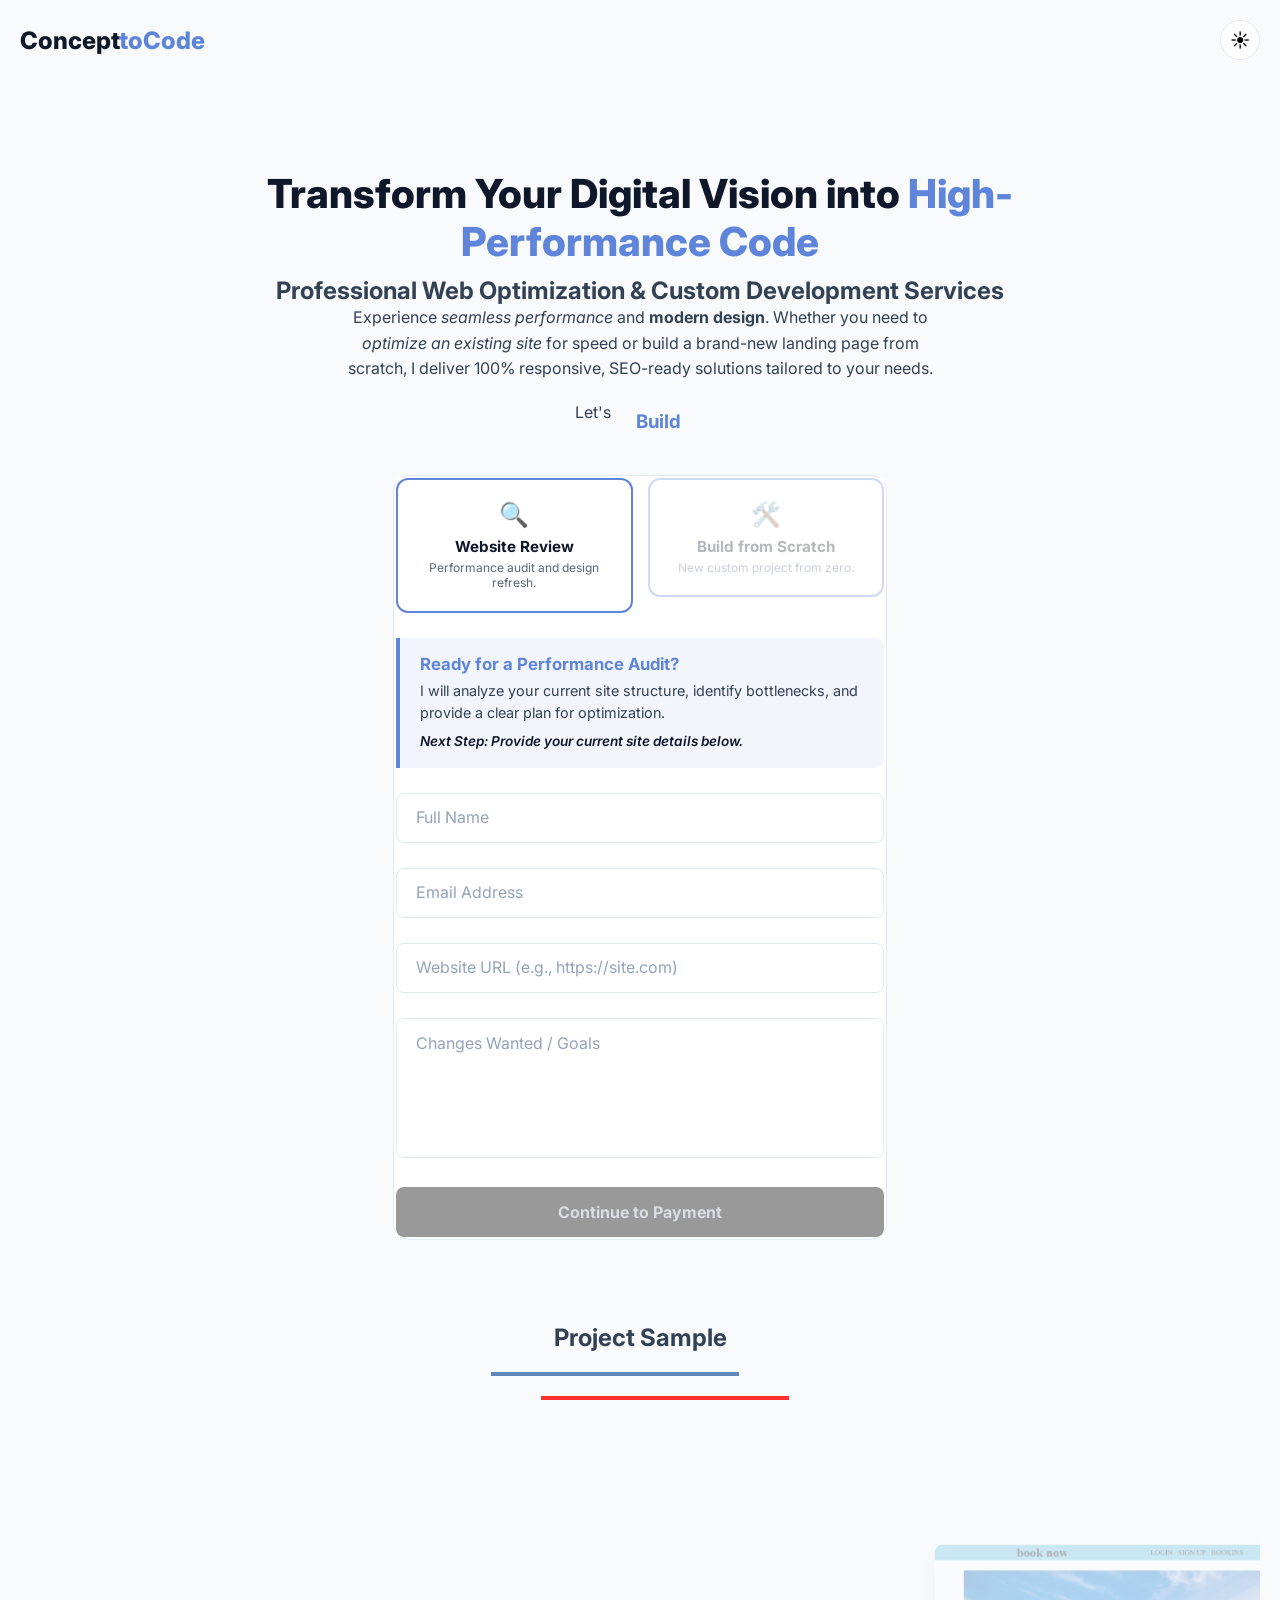
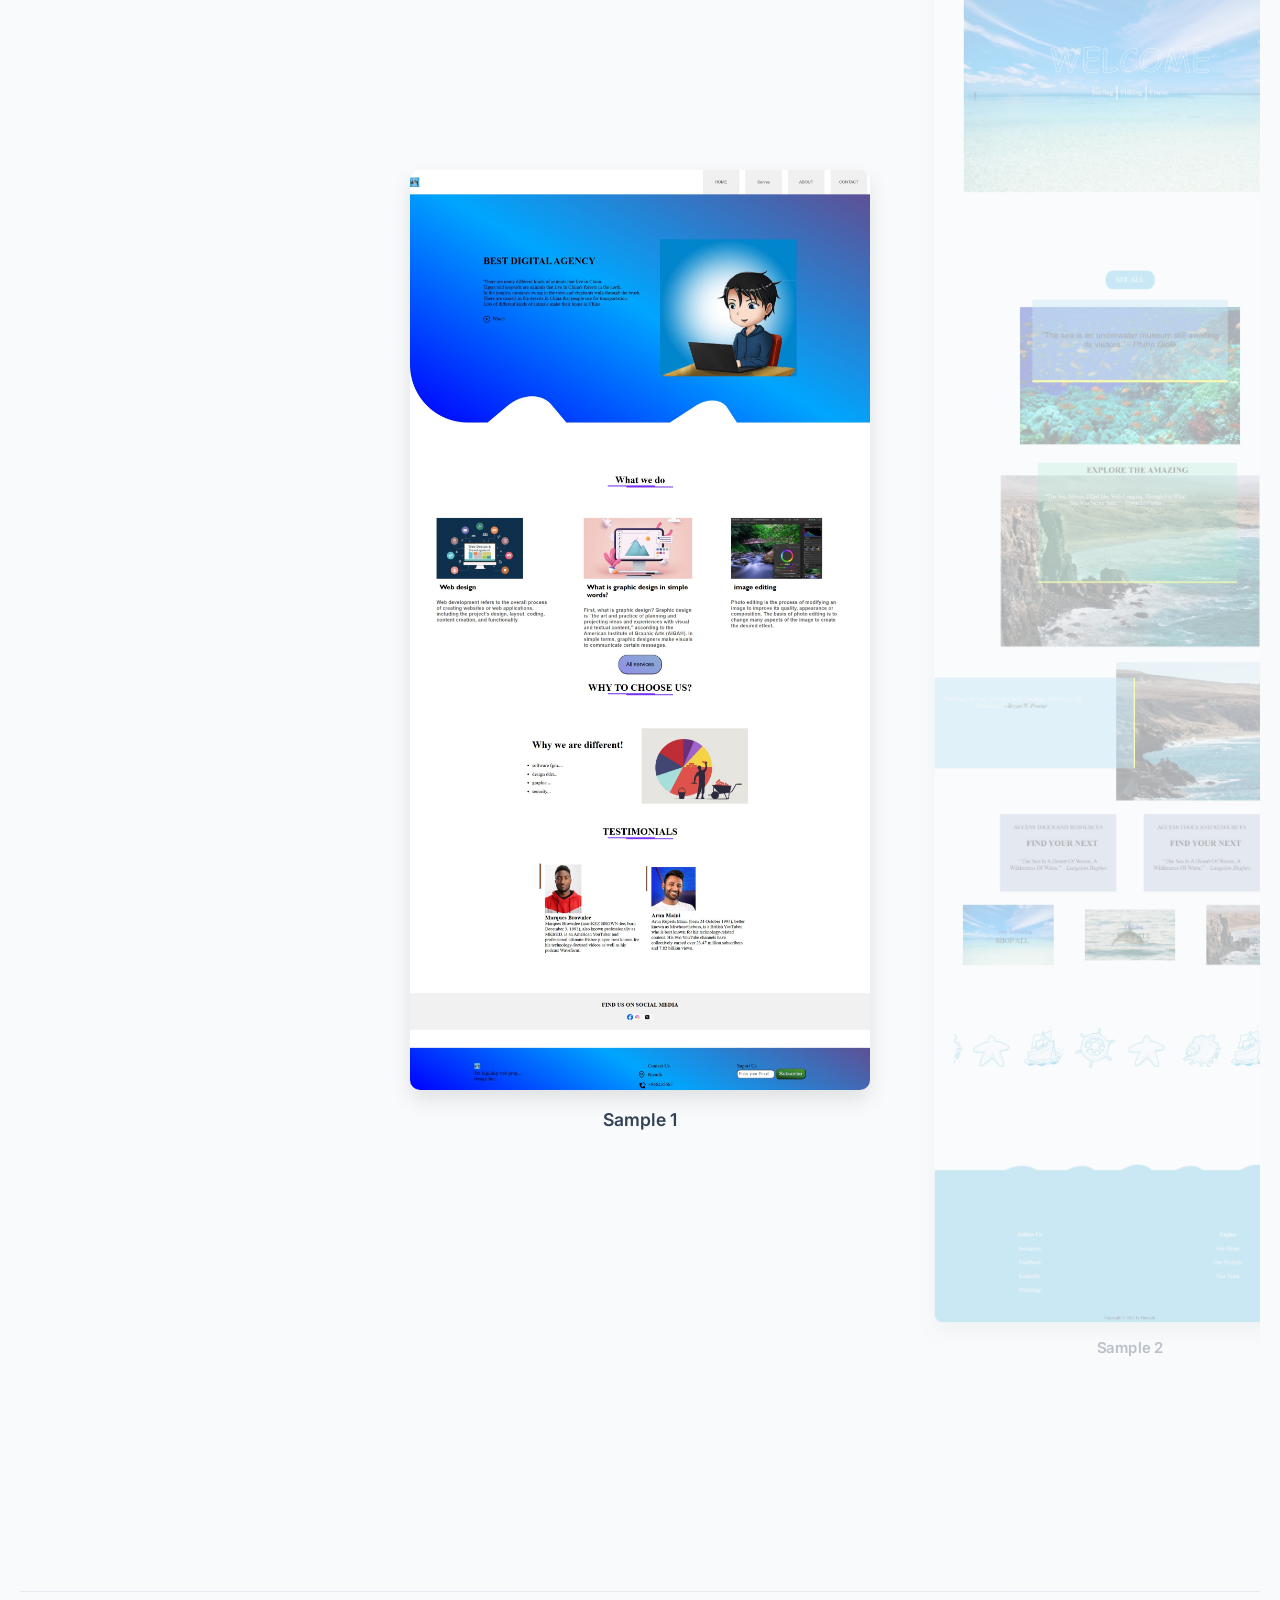
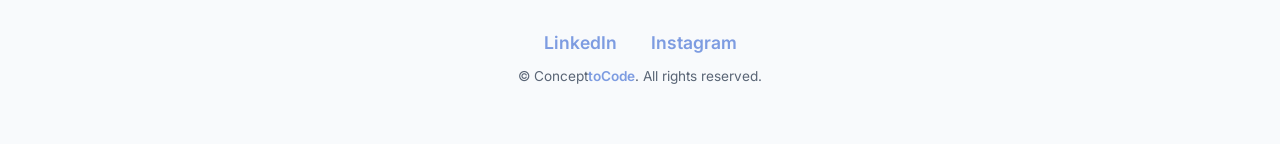
==== commit 1e444cb2: "Update index.html" ====
--- a/index.html
+++ b/index.html
@@ -222,7 +222,7 @@
 </section>
 </div>
 
-<section style="text-align: center; margin: 40px 0;">
+<section class="temp" style="text-align: center; margin: 40px 0;">
     <a href="techblog.html" class="blog-button">Explore the Tech Blog</a>
 </section>
 
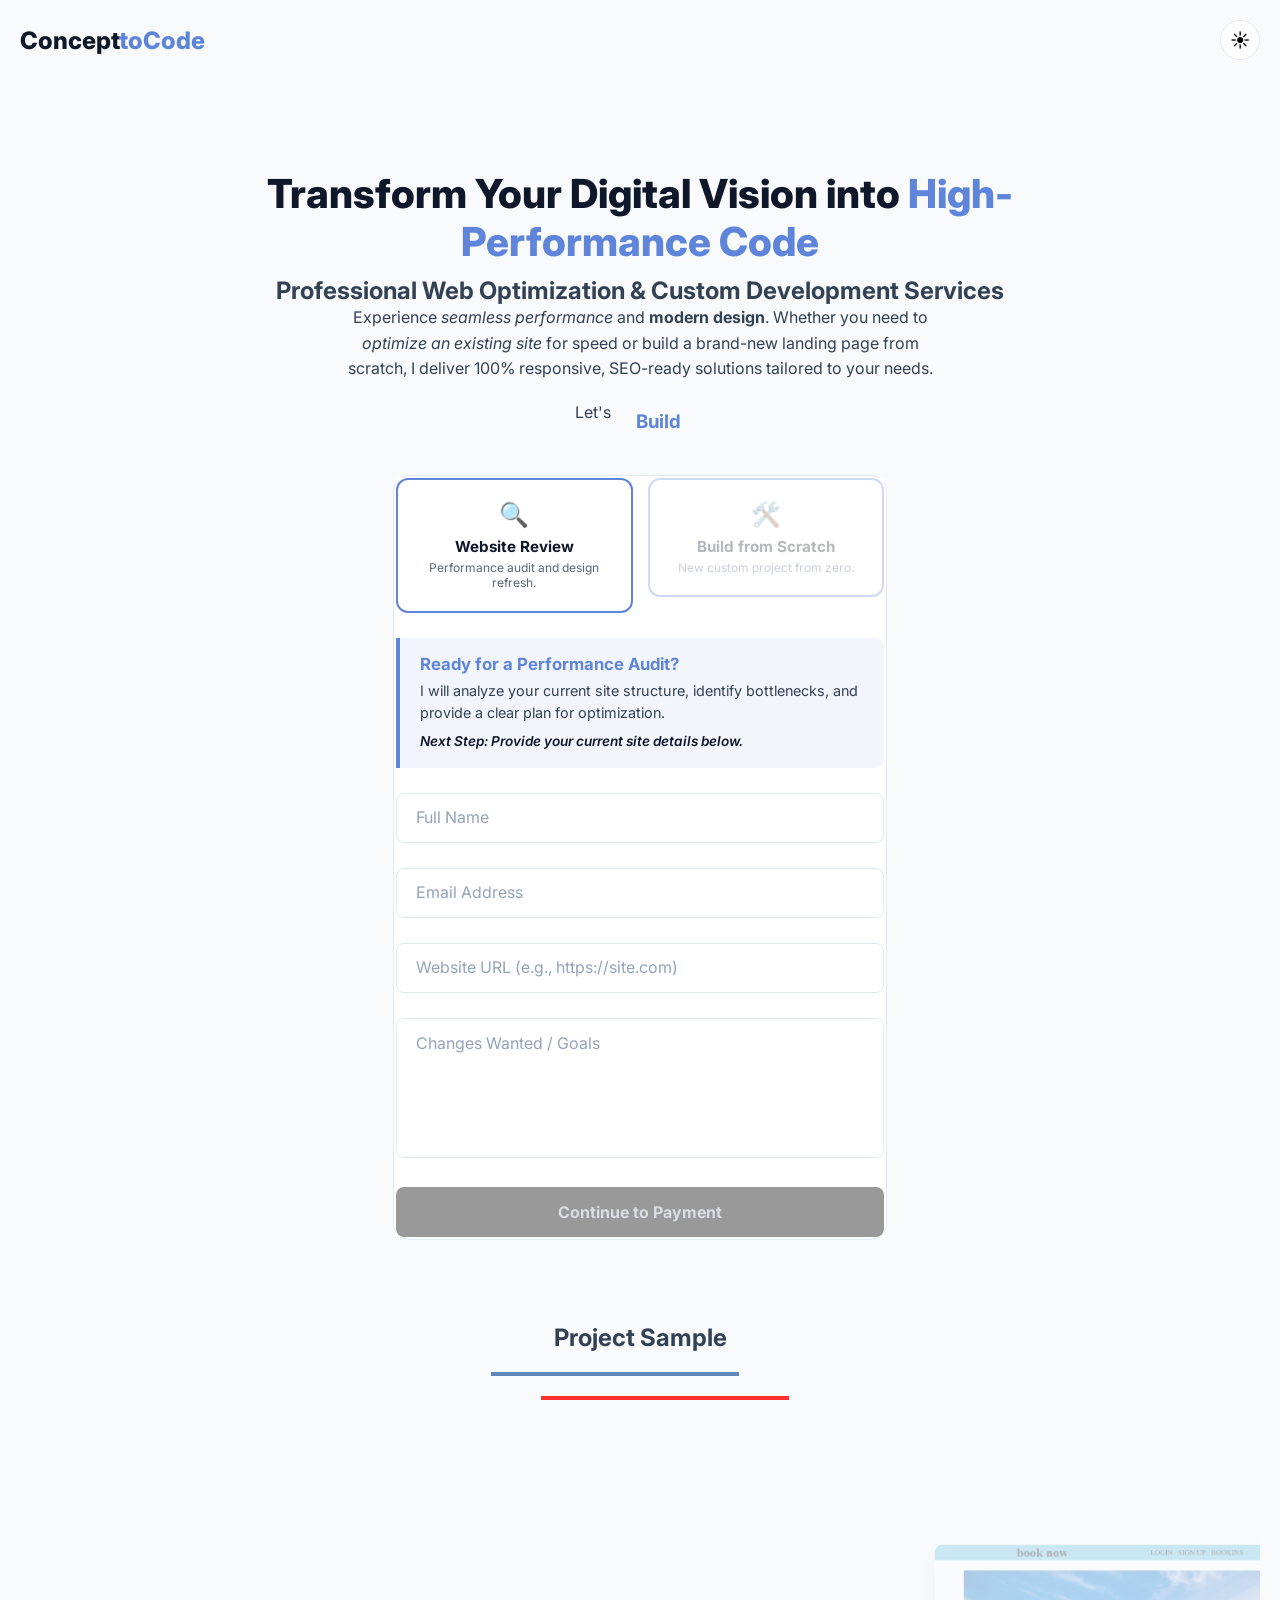
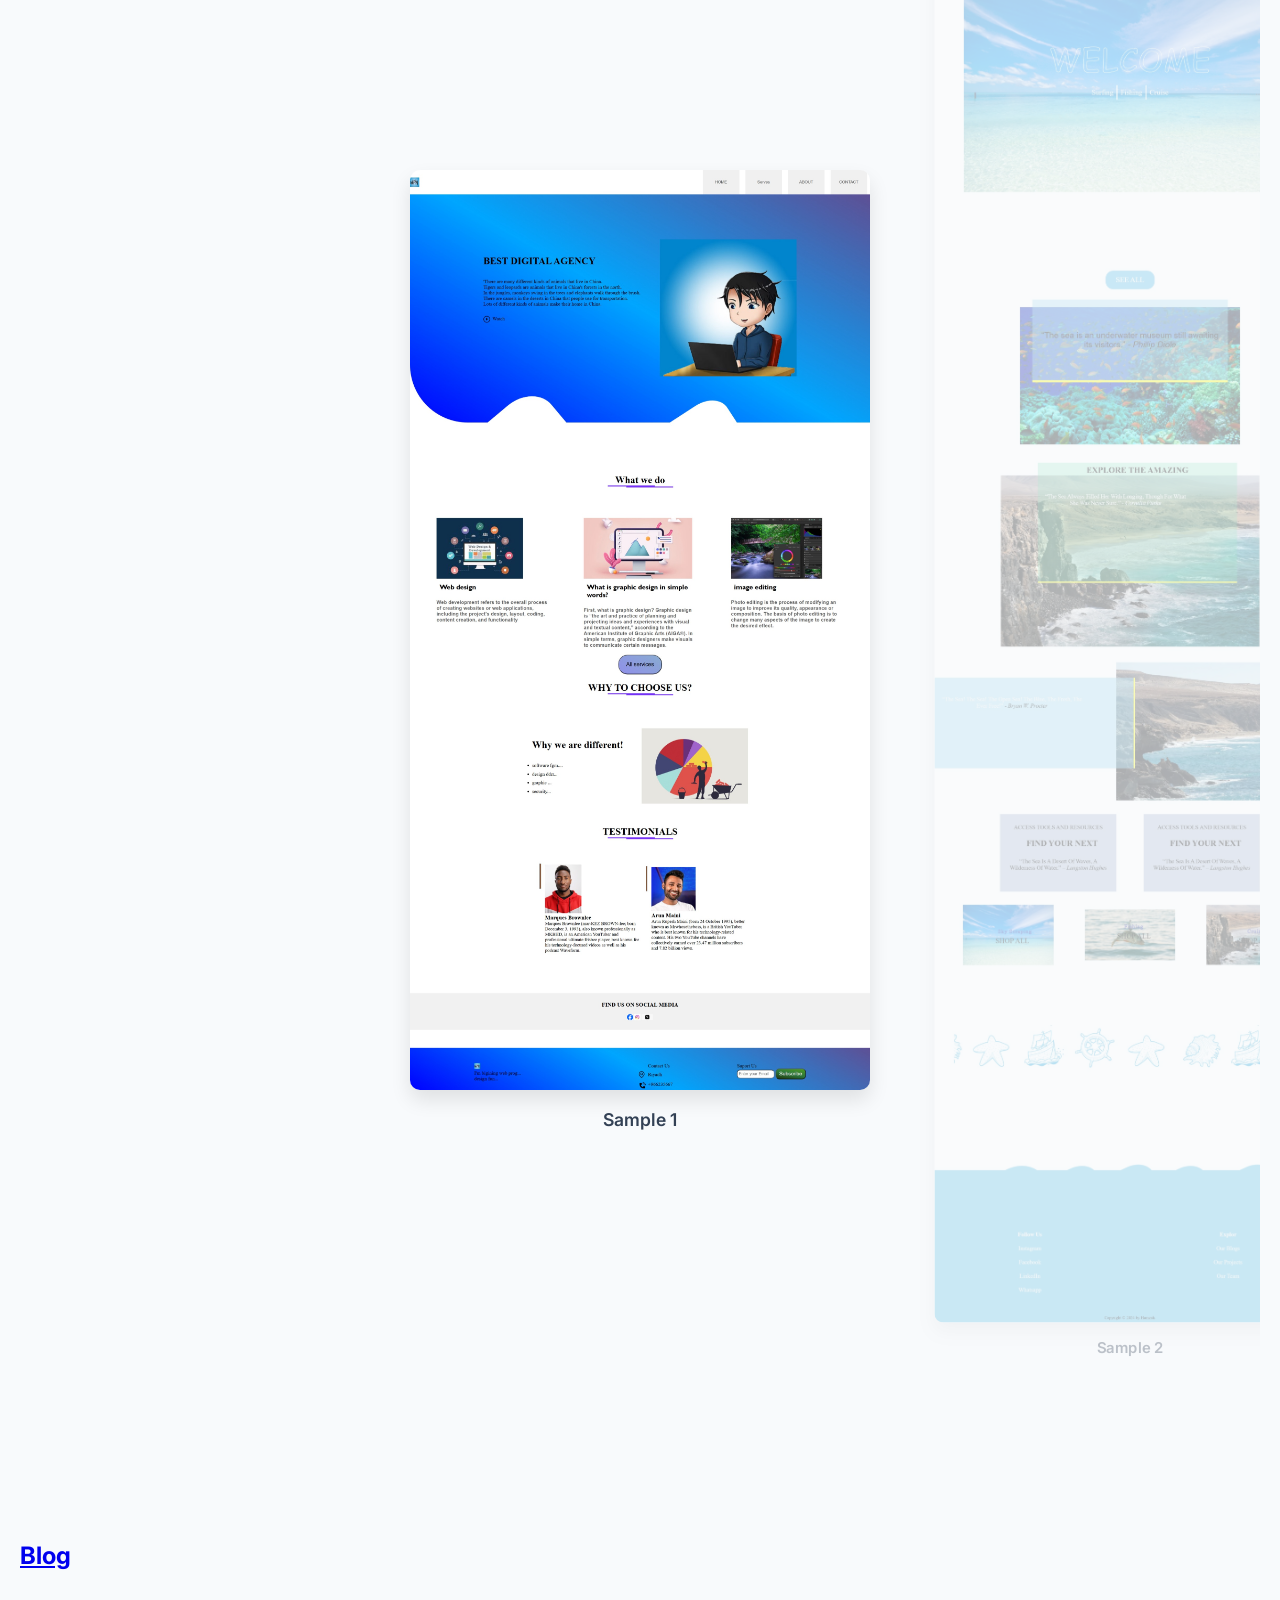
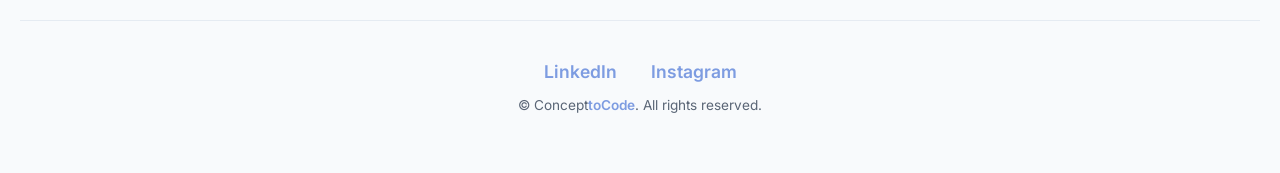
==== commit 19a8407a: "Refactor index.html for improved structure Updated HTML structure and fixed minor issues." ====
--- a/index.html
+++ b/index.html
@@ -8,7 +8,7 @@
     
     <meta name="description" content="Professional web optimization and development services. Improve your HTML, CSS, and WordPress site performance.">
     <link rel="canonical" href="https://concept-to-code.onrender.com/">
-    <meta name="google-site-verification" content="UwuhJ7MIzwfPzLMjFxO9iUl059d6YnelJ4u1yzM6uP0" />
+    <meta name="google-site-verification" content="UwuhJ7MIzwfPzLMjFxO9iUl059d6YnelJ4u1yzM6uP0" />
 
     <meta property="og:type" content="website">
     <meta property="og:url" content="https://ctocweb.com/">
@@ -221,15 +221,15 @@
     </div>
 </section>
 </div>
-
-<section class="temp" style="text-align: center; margin: 40px 0;">
-    <a href="techblog.html" class="blog-button">Explore the Tech Blog</a>
-</section>
-
-<section class="temp">
-<a href="techblog"<h2>Blog
-</h2></a>
-</section>
+
+<section class="temp" style="text-align: center; margin: 40px 0;">
+    <a href="techblog.html" class="blog-button">Explore the Tech Blog</a>
+</section>
+
+<section>
+<a href="techblog"><h2>Blog
+</h2></a>
+</section>
 
 <footer>
     <div style="margin-bottom: 15px;">
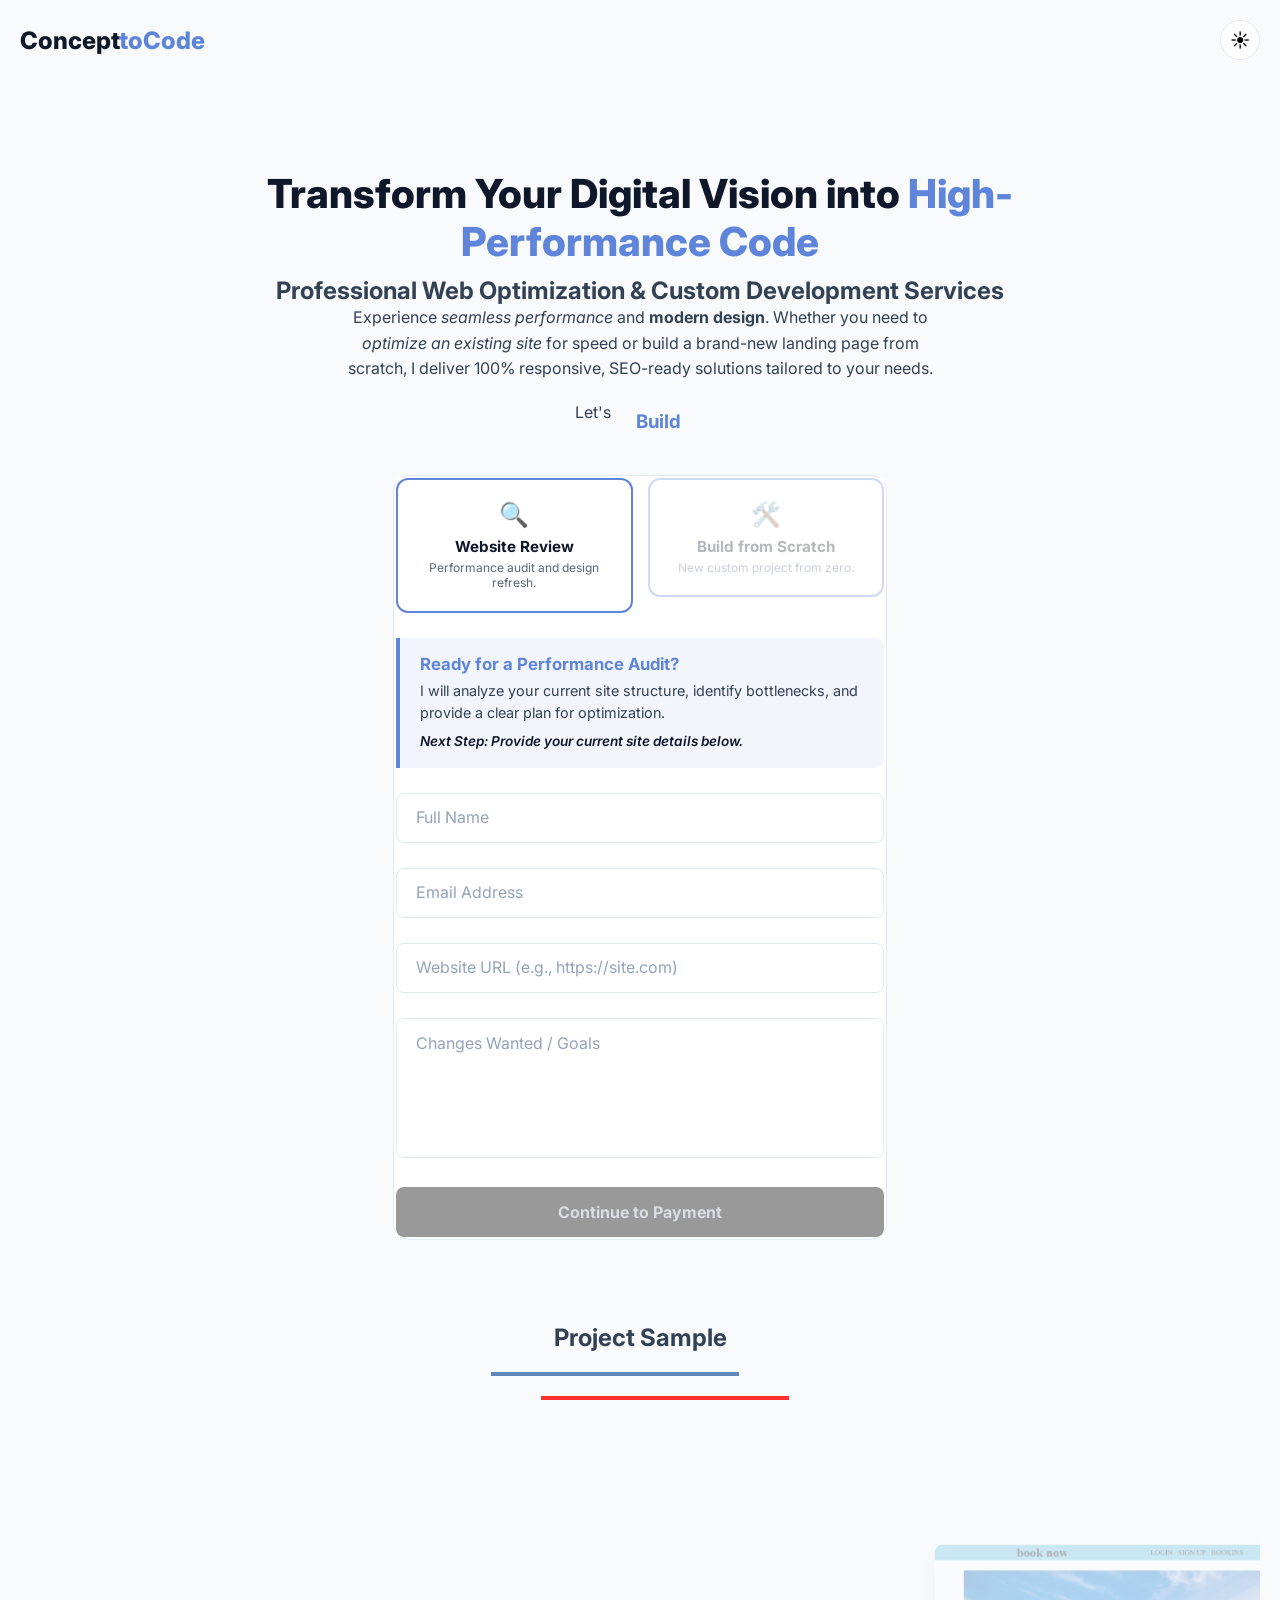
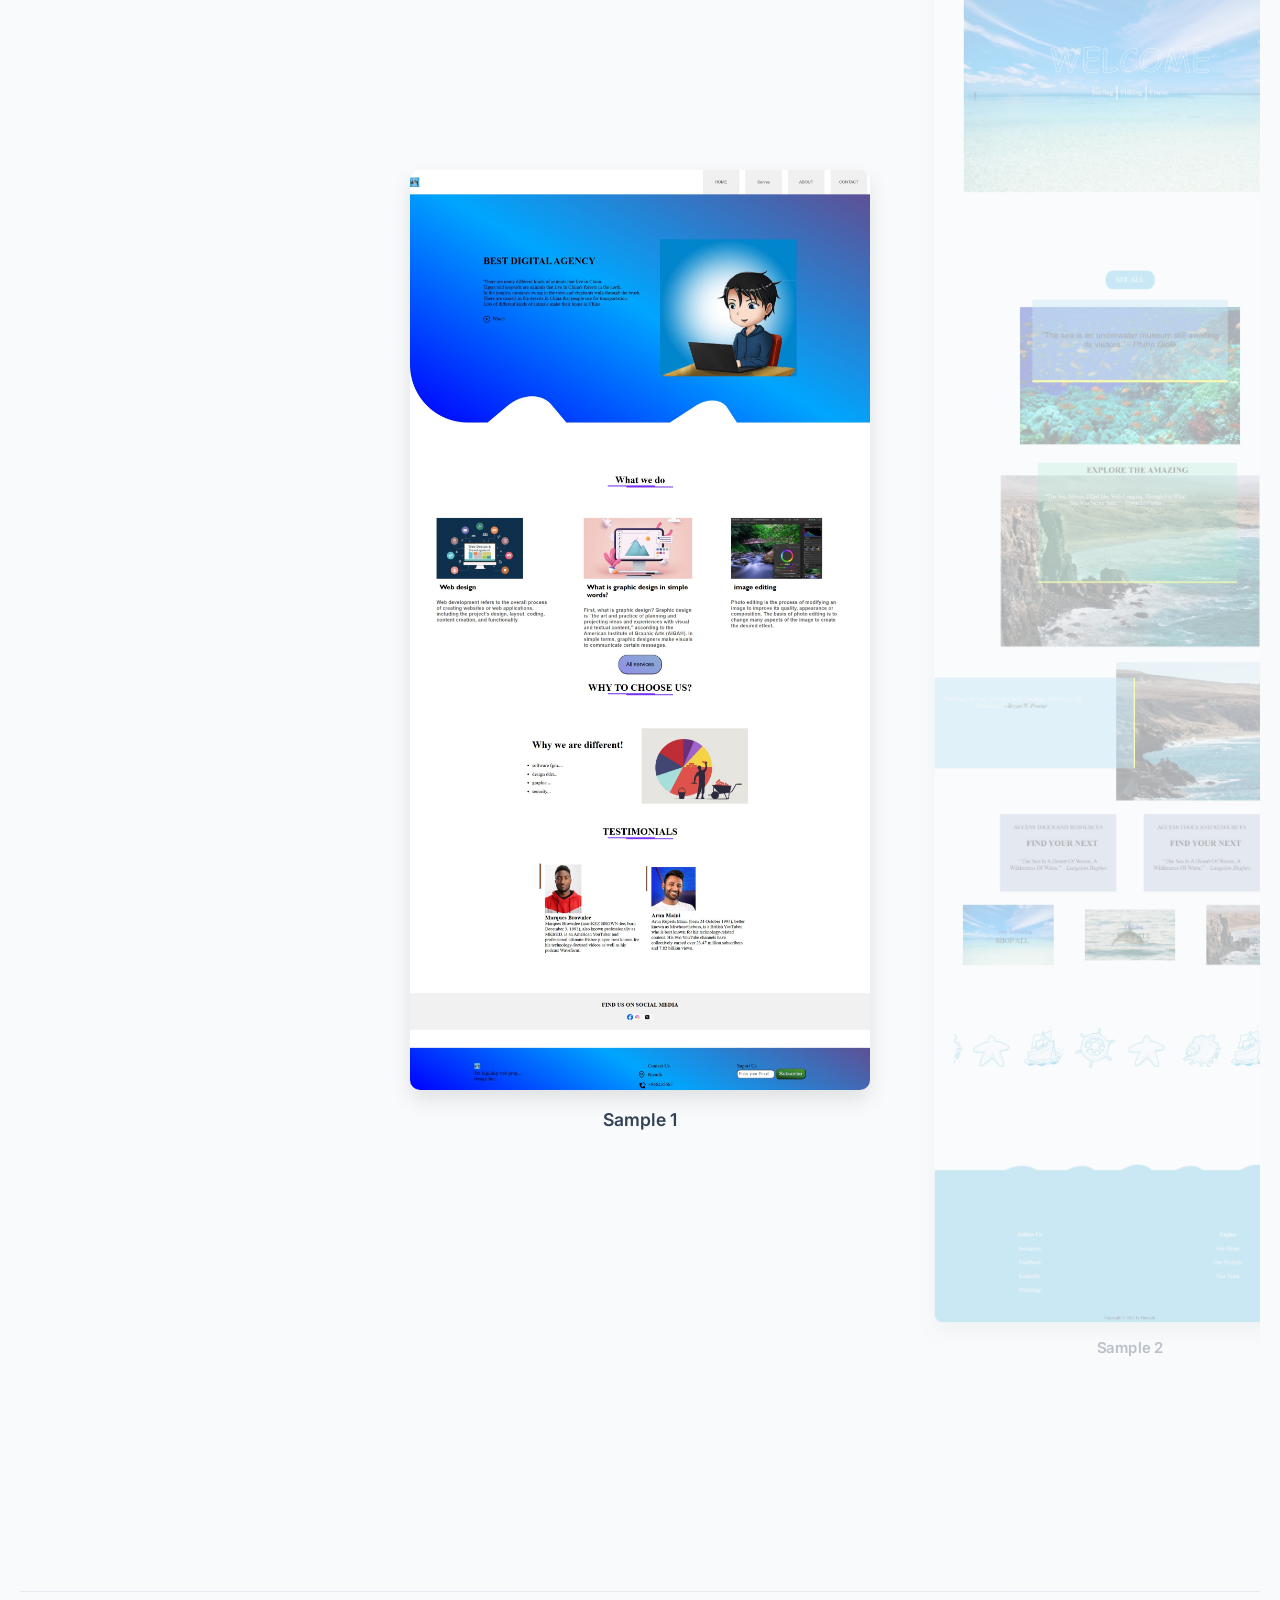
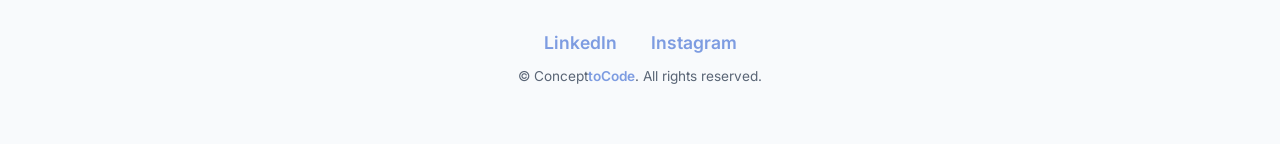
==== commit 9c4db7f4: "Fix HTML formatting and structure" ====
--- a/index.html
+++ b/index.html
@@ -226,7 +226,7 @@
     <a href="techblog.html" class="blog-button">Explore the Tech Blog</a>
 </section>
 
-<section>
+<section class="temp">
 <a href="techblog"><h2>Blog
 </h2></a>
 </section>
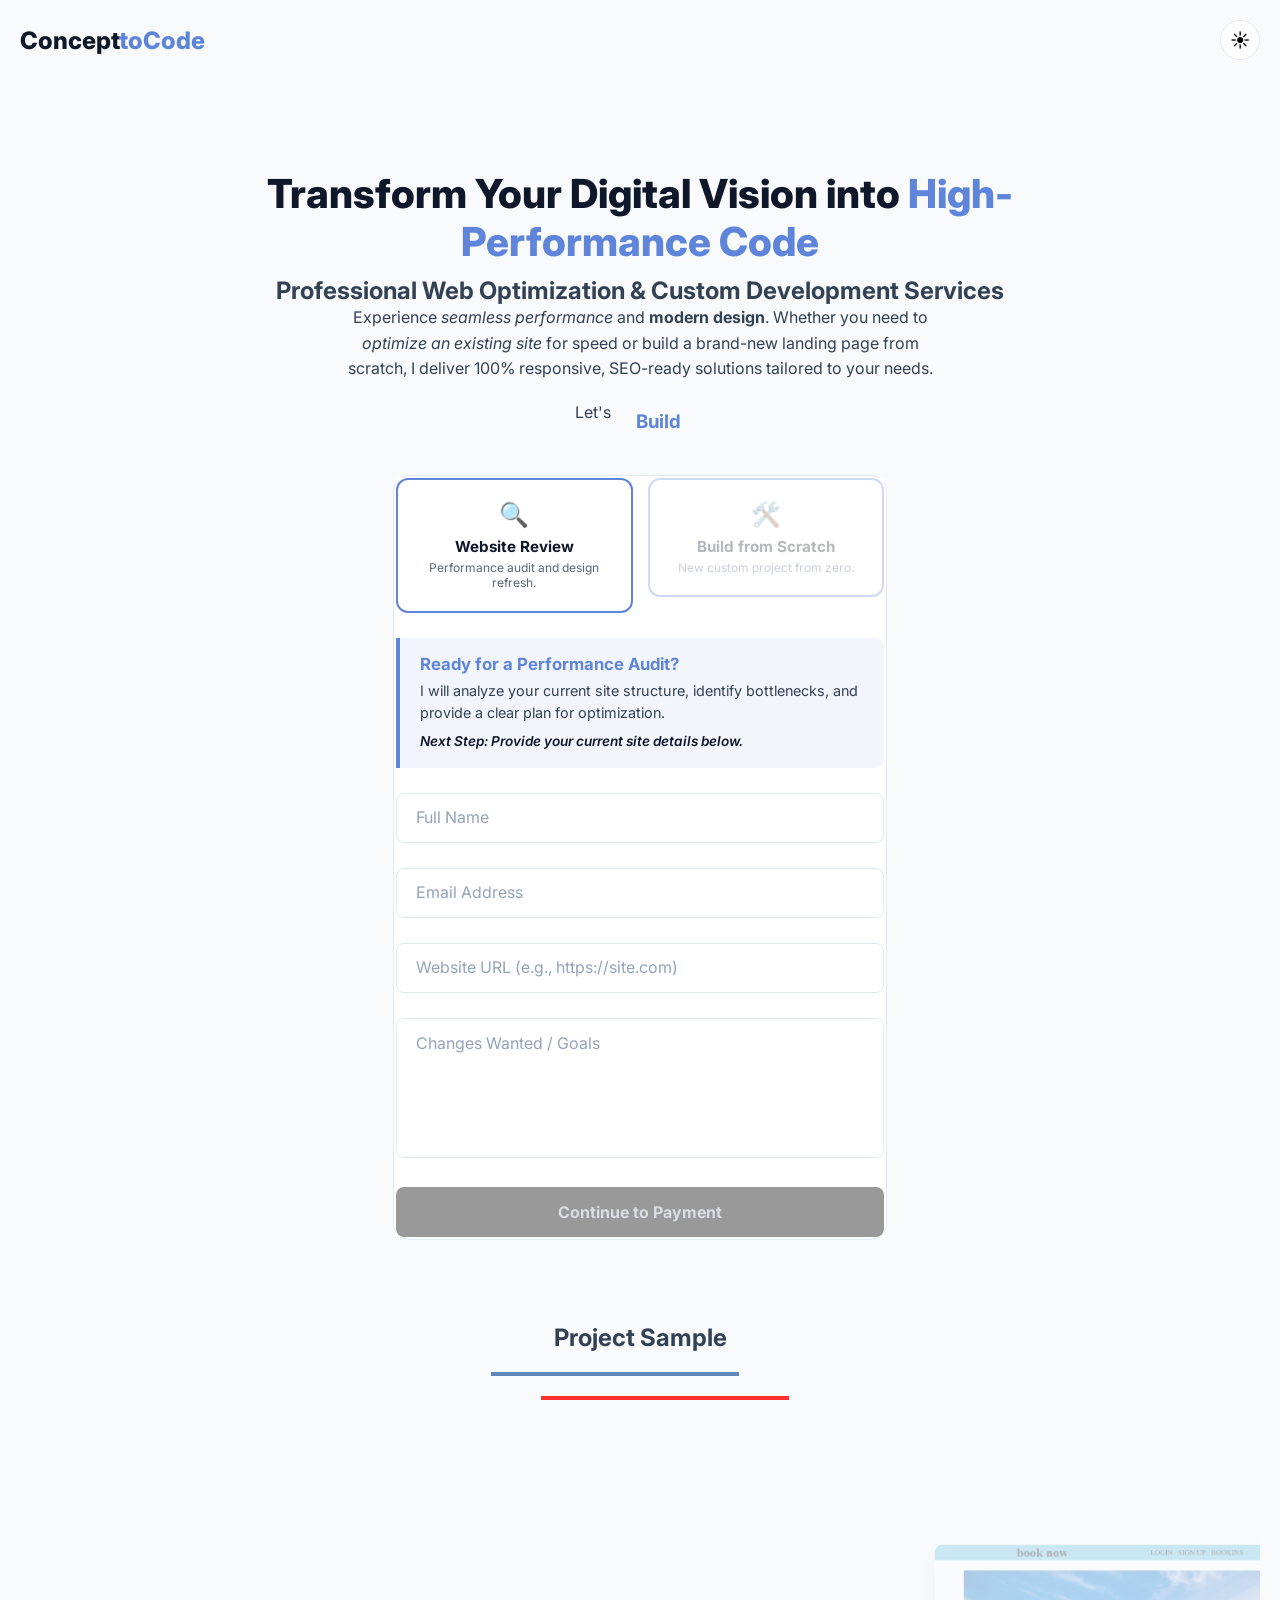
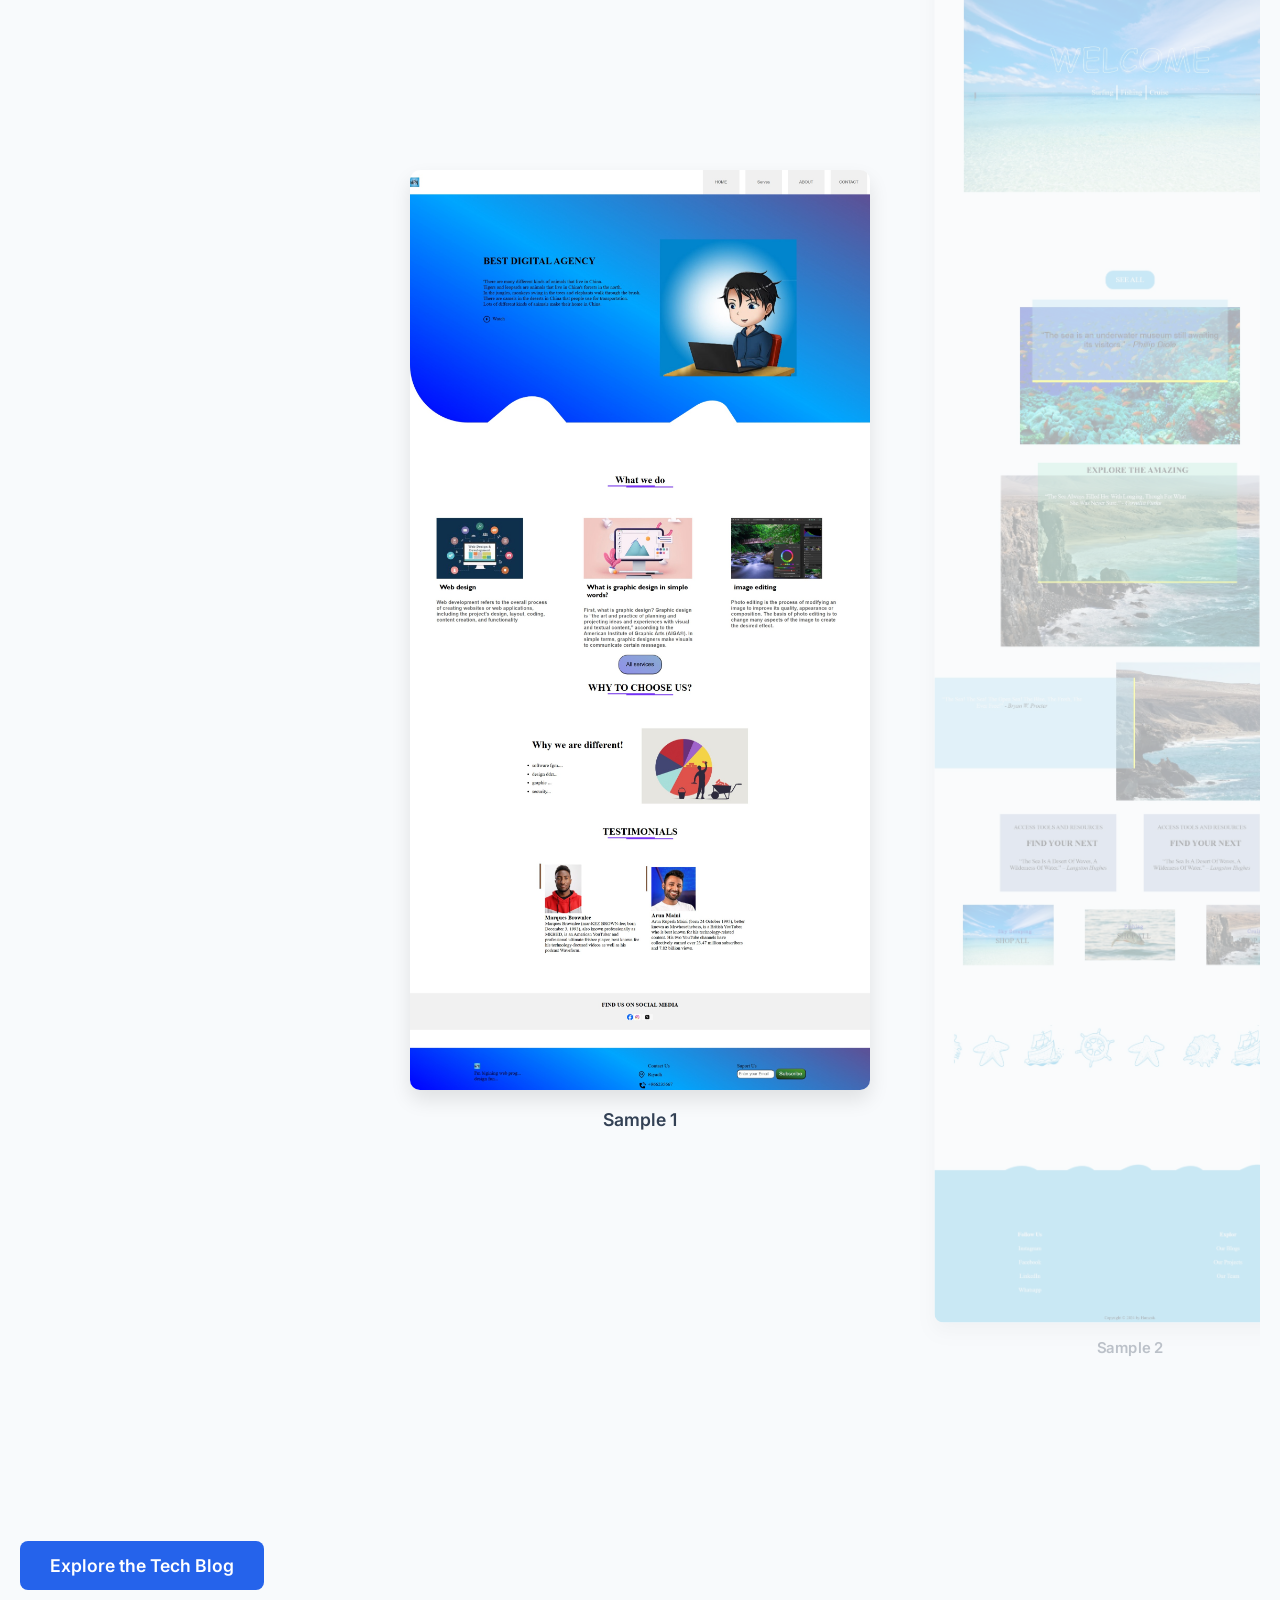
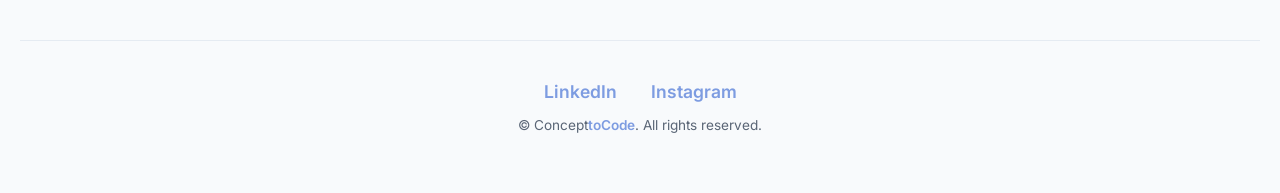
==== commit 2ff0f8e1: "Update index.html" ====
--- a/index.html
+++ b/index.html
@@ -222,7 +222,7 @@
 </section>
 </div>
 
-<section class="temp" style="text-align: center; margin: 40px 0;">
+<section>
     <a href="techblog.html" class="blog-button">Explore the Tech Blog</a>
 </section>
 
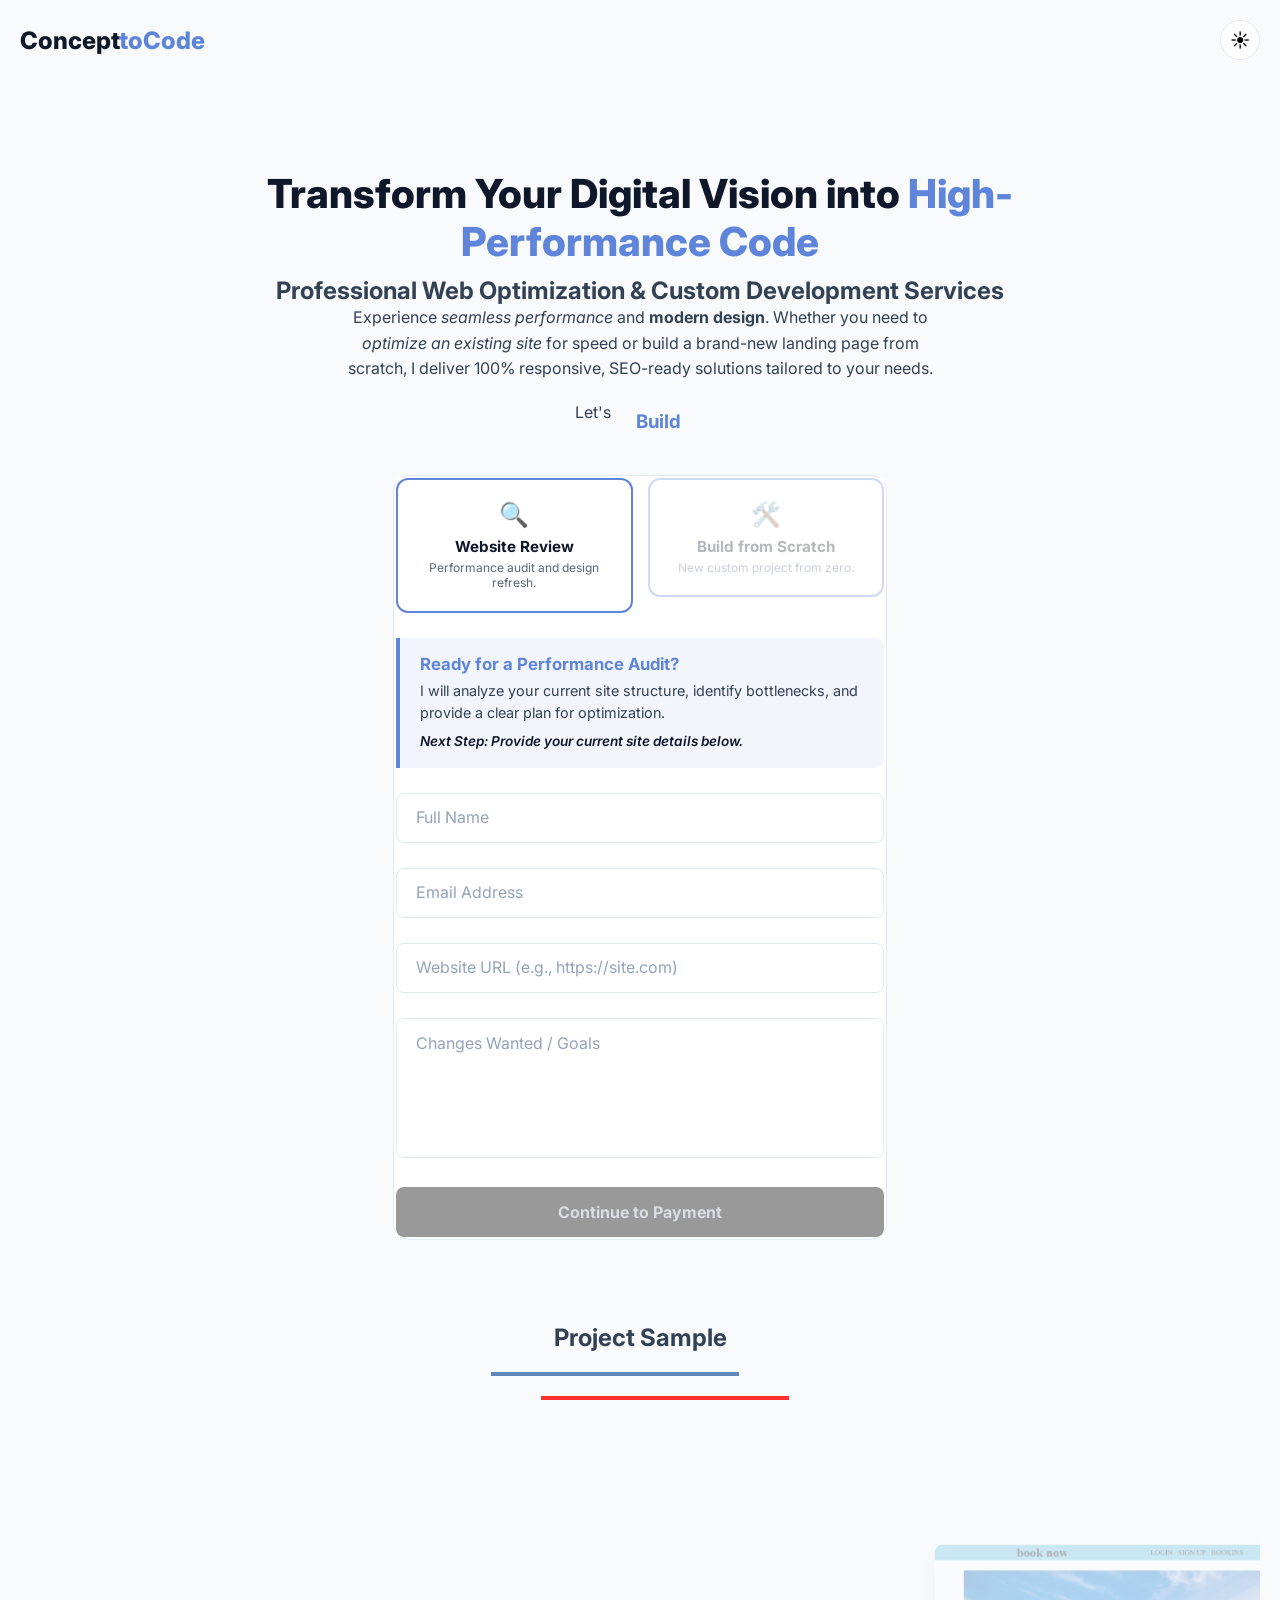
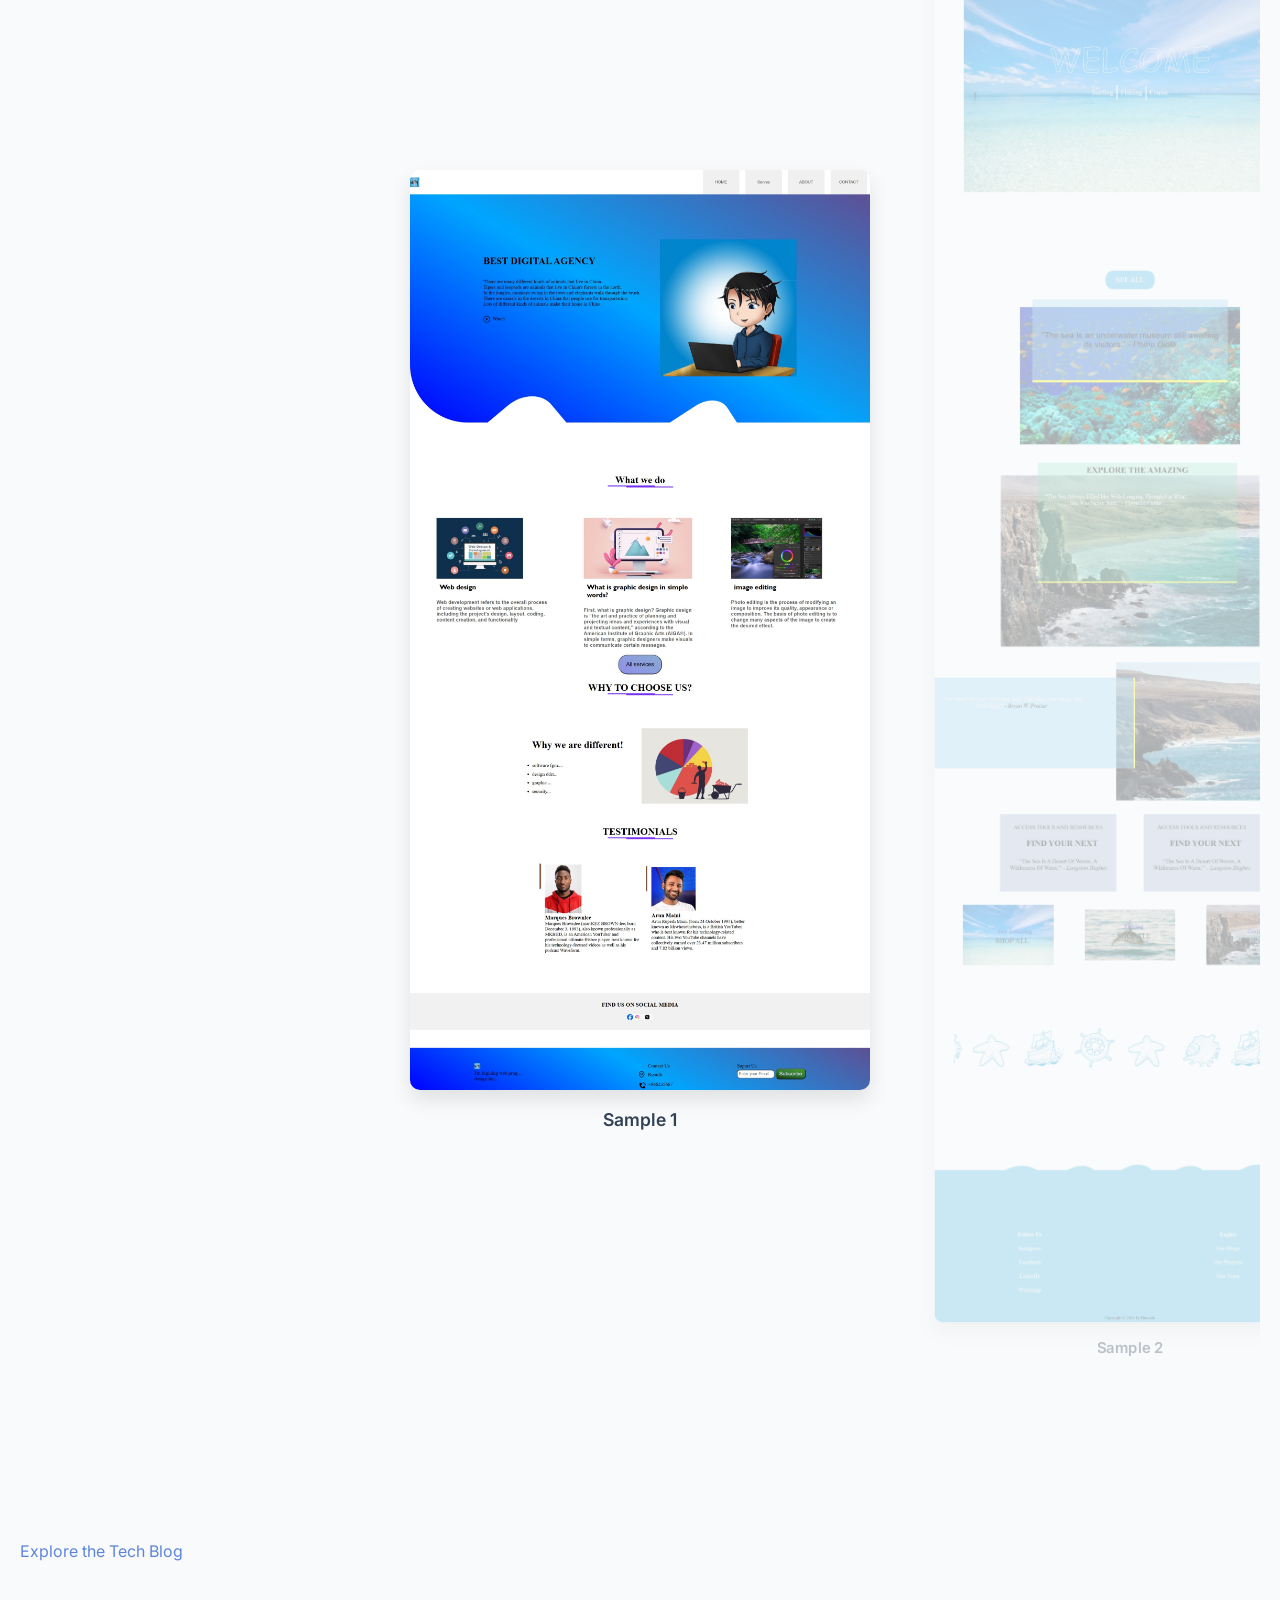
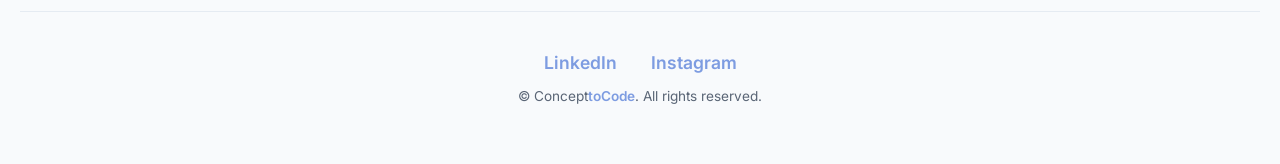
==== commit 02b4a9f2: "Update index.html" ====
--- a/index.html
+++ b/index.html
@@ -222,7 +222,7 @@
 </section>
 </div>
 
-<section>
+<section class="blog-button">
     <a href="techblog.html" class="blog-button">Explore the Tech Blog</a>
 </section>
 
--- a/styles.css
+++ b/styles.css
@@ -763,17 +763,17 @@
     transition: opacity 0.2s;
     display: block !important; /* Ensures it overrides the 'none' rule */
 }
-
+/*
 .btn-cancel:hover {
     opacity: 1;
     text-decoration: underline;
 }
 
 .blog-button {
-    display: inline-block;
-    background-color: #2563EB; /* Royal blue */
-    color: #ffffff;
-    padding: 12px 28px;
+    display: flex;
+    bordor: #2563EB 2px dotted; /* Royal blue */
+    color: var(--text);
+    margin: 12px auto;
     border-radius: 8px;
     text-decoration: none;
     font-weight: 600;
@@ -786,8 +786,49 @@
     transform: translateY(-2px);
     box-shadow: 0 4px 12px rgba(37, 99, 235, 0.25);
 }
+*/
+.blog-button {
+    display: inline-flex;
+    align-items: center;
+    gap: 12px;
+    padding: 10px 16px;
+    margin: 12px auto;
+    color: var(--primary);
+    background: transparent;
+    border-radius: 8px;
+    text-decoration: none;
+    font-weight: 600;
+    font-size: 1.1rem;
+    transition: all 0.3s ease;
+}
+.blog-button a {
+   text-decoration: none;
+   color: var(--primary);
 
-/* Dark mode adjustment */
+.blog-button::after {
+    content: "→";
+    display: inline-flex;
+    align-items: center;
+    justify-content: center;
+    width: 32px;
+    height: 32px;
+    border: 2px dotted var(--primary);
+    border-radius: 4px;
+    font-size: 1.1rem;
+    transition: transform 0.3s ease, background 0.3s ease, color 0.3s ease;
+}
+
+.blog-button:hover {
+    transform: translateY(-2px);
+}
+
+.blog-button:hover::after {
+    background: var(--primary);
+    color: #ffffff;
+    transform: translateX(3px);
+}
+
+/* Dark mode adjustment 
 @media (prefers-color-scheme: dark) {
     .blog-button {
         background-color: transparent;
